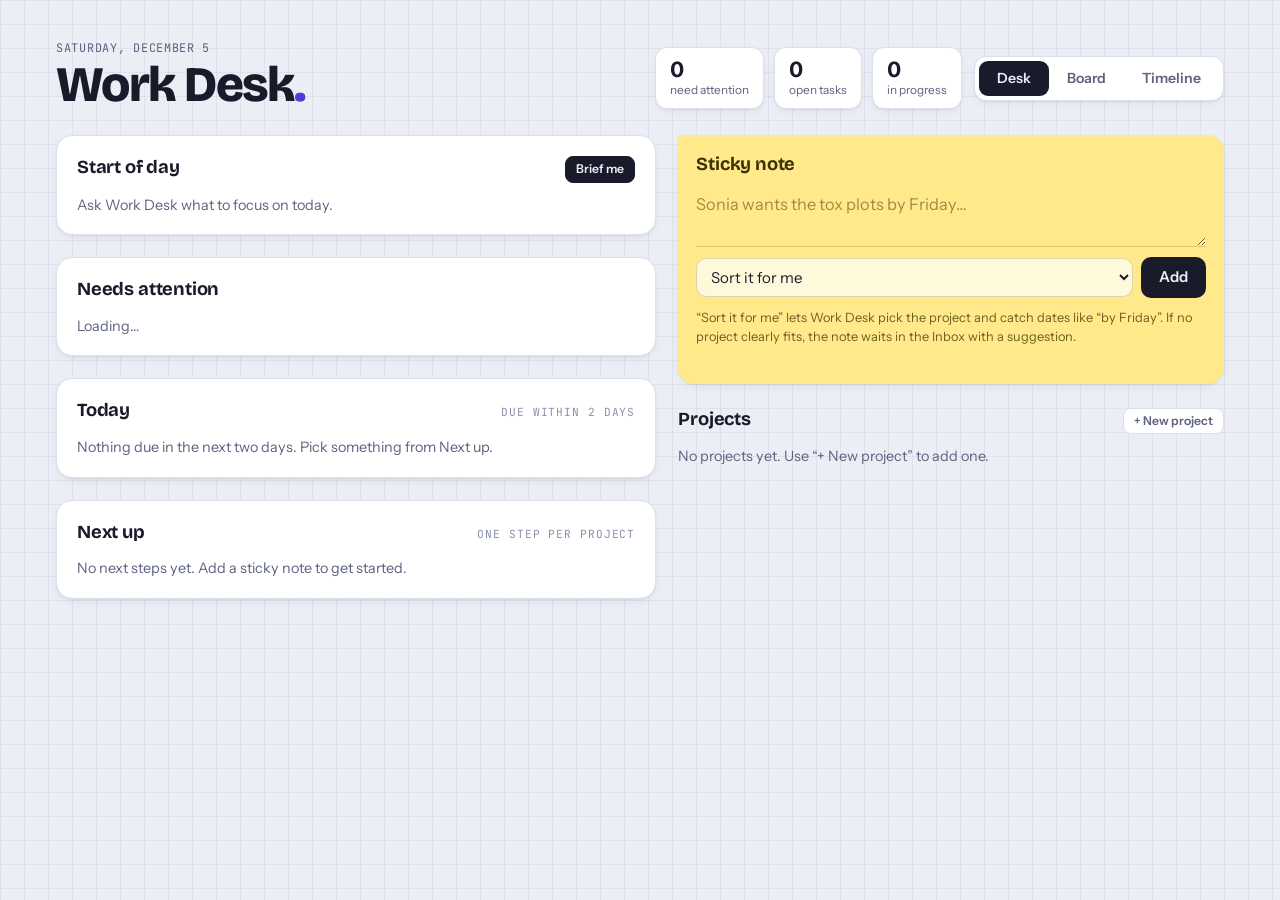
==== ui/index.html @ f94f8734 "Any API key, fit check with optional Jev, project work folders - Paste any key: Work Desk works out " ====
<!doctype html>
<html lang="en">
<head>
<meta charset="utf-8">
<meta name="viewport" content="width=device-width,initial-scale=1">
<style>:root{color-scheme:light}body{margin:0}img{max-width:100%}[hidden]{display:none!important}</style>
<title>Work Desk</title>
<link rel="preconnect" href="https://fonts.googleapis.com">
<link rel="preconnect" href="https://fonts.gstatic.com" crossorigin>
<link rel="stylesheet" href="https://fonts.googleapis.com/css2?family=Bricolage+Grotesque:opsz,wght@12..96,500;12..96,700;12..96,800&family=Instrument+Sans:wght@400;500;600&family=JetBrains+Mono:wght@400;500&display=swap">
<style>
/* Layout: lab-bench desk on graph paper — header with countdown stats, then either a focused single column (Desk) or four tinted lanes (Board). Projects carry their own hue everywhere. */
:root{
  --bg:#eceef5; --grid:rgba(60,70,120,.07); --surface:#ffffff; --raised:#ffffff;
  --fg:#191b2b; --muted:#5d6280; --faint:#8b90ab; --line:#dcdfec;
  --accent:#4b3fd6; --accent-fg:#ffffff; --accent-soft:#e9e7ff;
  --note:#ffe98a; --note-fg:#3d3300; --note-line:rgba(61,51,0,.18);
  --late:#c92e1a; --late-soft:#ffe3dd; --soon:#9a5b00; --soon-soft:#ffefcf;
  --shadow:0 1px 2px rgba(25,27,43,.06),0 4px 14px -6px rgba(25,27,43,.12);
  --shadow-lift:0 2px 4px rgba(25,27,43,.08),0 12px 28px -10px rgba(25,27,43,.25);
  /* lightness knobs so per-project / per-lane hues work in both themes */
  --tag-bg-l:91%; --tag-fg-l:32%; --tag-s:70%;
  --lane-l:93%; --lane-s:75%; --lane-head-l:34%;
  --display:"Bricolage Grotesque",ui-sans-serif,system-ui,sans-serif;
  --sans:"Instrument Sans",ui-sans-serif,system-ui,-apple-system,"Segoe UI",sans-serif;
  --mono:"JetBrains Mono",ui-monospace,"SFMono-Regular",Menlo,monospace;
}
@media (prefers-color-scheme:dark){:root:not([data-theme="light"]){
  --bg:#13141c; --grid:rgba(160,170,255,.05); --surface:#1c1e2a; --raised:#232534;
  --fg:#eceefa; --muted:#a2a7c4; --faint:#6f7493; --line:#2e3144;
  --accent:#9d94ff; --accent-fg:#13141c; --accent-soft:#2a2750;
  --note:#4a3f10; --note-fg:#fbeaa0; --note-line:rgba(251,234,160,.2);
  --late:#ff8d78; --late-soft:#3d1d18; --soon:#f3bd5c; --soon-soft:#3b2c12;
  --shadow:0 1px 2px rgba(0,0,0,.3),0 4px 14px -6px rgba(0,0,0,.5);
  --shadow-lift:0 2px 4px rgba(0,0,0,.35),0 14px 30px -10px rgba(0,0,0,.7);
  --tag-bg-l:24%; --tag-fg-l:80%; --tag-s:45%;
  --lane-l:15%; --lane-s:30%; --lane-head-l:78%;
  color-scheme:dark}}
:root[data-theme="dark"]{
  --bg:#13141c; --grid:rgba(160,170,255,.05); --surface:#1c1e2a; --raised:#232534;
  --fg:#eceefa; --muted:#a2a7c4; --faint:#6f7493; --line:#2e3144;
  --accent:#9d94ff; --accent-fg:#13141c; --accent-soft:#2a2750;
  --note:#4a3f10; --note-fg:#fbeaa0; --note-line:rgba(251,234,160,.2);
  --late:#ff8d78; --late-soft:#3d1d18; --soon:#f3bd5c; --soon-soft:#3b2c12;
  --shadow:0 1px 2px rgba(0,0,0,.3),0 4px 14px -6px rgba(0,0,0,.5);
  --shadow-lift:0 2px 4px rgba(0,0,0,.35),0 14px 30px -10px rgba(0,0,0,.7);
  --tag-bg-l:24%; --tag-fg-l:80%; --tag-s:45%;
  --lane-l:15%; --lane-s:30%; --lane-head-l:78%;
  color-scheme:dark}

*{box-sizing:border-box}
body{
  background-color:var(--bg);color:var(--fg);font-family:var(--sans);font-size:15px;line-height:1.5;
  background-image:linear-gradient(var(--grid) 1px,transparent 1px),linear-gradient(90deg,var(--grid) 1px,transparent 1px);
  background-size:24px 24px;
  -webkit-font-smoothing:antialiased;
}
button,select,textarea,input{font:inherit;color:inherit}
button{cursor:pointer}
:focus-visible{outline:2px solid var(--accent);outline-offset:2px;border-radius:6px}

.wrap{max-width:1240px;margin:0 auto;padding-inline:clamp(16px,4vw,36px);padding-block:clamp(22px,4vw,40px) 72px;display:flex;flex-direction:column;gap:26px}

/* ---------- Header ---------- */
.top{display:flex;justify-content:space-between;align-items:flex-end;gap:18px 24px;flex-wrap:wrap}
.brand{display:flex;flex-direction:column;gap:2px;min-width:0}
.eyebrow{font-family:var(--mono);font-size:.74rem;letter-spacing:.06em;color:var(--muted);text-transform:uppercase}
h1{font-family:var(--display);font-weight:800;font-size:clamp(2.1rem,5vw,3.1rem);line-height:1;letter-spacing:-.035em;margin:0;text-wrap:balance}
h1 .dot{color:var(--accent)}
.top-right{display:flex;align-items:center;gap:12px;flex-wrap:wrap}

.toggle{display:inline-flex;background:var(--surface);border:1px solid var(--line);border-radius:12px;padding:4px;box-shadow:var(--shadow)}
.toggle button{border:0;background:transparent;color:var(--muted);font-weight:600;font-size:.88rem;padding:7px 18px;border-radius:9px;transition:background .15s,color .15s}
.toggle button[aria-pressed="true"]{background:var(--fg);color:var(--bg)}

.stats{display:flex;gap:10px;flex-wrap:wrap}
.stat{background:var(--surface);border:1px solid var(--line);border-radius:12px;padding:9px 14px;display:flex;flex-direction:column;min-width:0;box-shadow:var(--shadow)}
.stat b{font-family:var(--display);font-weight:700;font-size:1.45rem;line-height:1.05;letter-spacing:-.02em;font-variant-numeric:tabular-nums}
.stat span{font-size:.74rem;color:var(--muted);white-space:nowrap}
.stat.deadline b{color:var(--accent)}
.stat.deadline.urgent b{color:var(--late)}

/* ---------- Shared bits ---------- */
.sec-h{font-family:var(--display);font-weight:700;font-size:1.15rem;letter-spacing:-.01em;margin:0}
.label{font-family:var(--mono);font-size:.7rem;text-transform:uppercase;letter-spacing:.08em;color:var(--faint);margin:0}
.empty{color:var(--muted);font-size:.9rem;margin:0}
.chip{font-family:var(--mono);font-size:.7rem;font-weight:500;padding:2px 8px;border-radius:999px;white-space:nowrap;background:var(--accent-soft);color:var(--accent)}
.chip.late{background:var(--late-soft);color:var(--late)}
.chip.soon{background:var(--soon-soft);color:var(--soon)}
.chip.next{background:transparent;border:1px dashed var(--line);color:var(--muted)}
.tag{display:inline-flex;align-items:center;gap:6px;font-size:.74rem;font-weight:600;padding:2px 9px 2px 7px;border-radius:999px;
  background:hsl(var(--h,240) var(--tag-s) var(--tag-bg-l));color:hsl(var(--h,240) var(--tag-s) var(--tag-fg-l));white-space:nowrap;max-width:100%;overflow:hidden;text-overflow:ellipsis}
.tag::before{content:"";width:7px;height:7px;border-radius:50%;background:currentColor;flex:none}
.tag.inbox{--tag-s:0%}

/* ---------- Desk view ---------- */
.desk{display:grid;grid-template-columns:minmax(0,1.1fr) minmax(0,1fr);gap:22px;align-items:start}
.desk-main,.desk-side{display:flex;flex-direction:column;gap:22px;min-width:0}
.panel{background:var(--surface);border:1px solid var(--line);border-radius:16px;padding:18px 20px;box-shadow:var(--shadow);display:flex;flex-direction:column;gap:12px;min-width:0}
.panel-head{display:flex;justify-content:space-between;align-items:baseline;gap:10px;flex-wrap:wrap}
.list{list-style:none;margin:0;padding:0;display:flex;flex-direction:column}
.row{display:grid;grid-template-columns:20px minmax(0,1fr) auto;gap:12px;align-items:start;padding:10px 0;border-top:1px solid var(--line)}
.list .row:first-child{border-top:0;padding-top:2px}
.row input[type=checkbox]{appearance:none;width:18px;height:18px;margin:2px 0 0;border:1.5px solid var(--faint);border-radius:6px;cursor:pointer;display:grid;place-items:center;transition:background .15s,border-color .15s}
.row input[type=checkbox]:hover{border-color:var(--accent)}
.row input[type=checkbox]:checked{background:var(--accent);border-color:var(--accent)}
.row input[type=checkbox]:checked::after{content:"";width:5px;height:9px;border:solid var(--accent-fg);border-width:0 2px 2px 0;transform:translateY(-1px) rotate(45deg)}
.txt{min-width:0;overflow-wrap:anywhere;display:flex;flex-direction:column;gap:5px;align-items:flex-start;cursor:pointer}
.row-end{display:flex;gap:6px;align-items:center}

.note{background:var(--note);color:var(--note-fg);border-radius:4px 16px 16px 16px;padding:16px 18px 14px;display:flex;flex-direction:column;gap:10px;box-shadow:var(--shadow);position:relative}
.note .sec-h{color:var(--note-fg)}
.note form{display:flex;flex-direction:column;gap:10px}
.note textarea{width:100%;min-width:0;padding:4px 0 6px;border:0;border-bottom:1.5px solid var(--note-line);background:transparent;color:var(--note-fg);resize:vertical;min-height:58px;font-size:1.02rem;line-height:1.45}
.note textarea::placeholder{color:var(--note-fg);opacity:.5}
.note textarea:focus{outline:none;border-bottom-color:var(--note-fg)}
.note-row{display:flex;gap:8px;flex-wrap:wrap;align-items:center}
.note select{flex:1 1 160px;min-width:0;padding:8px 10px;border-radius:10px;border:1px solid var(--note-line);background:color-mix(in srgb,var(--surface) 70%,transparent);color:var(--fg)}
.btn{border:0;border-radius:10px;padding:9px 18px;font-weight:600;background:var(--fg);color:var(--bg);transition:transform .12s}
.btn:active{transform:translateY(1px)}
.note .hint{font-size:.8rem;margin:0;opacity:.75}
.status{font-size:.8rem;min-height:1.1em;margin:0;font-weight:600}

.projects{display:flex;flex-direction:column;gap:14px}
.proj{background:var(--surface);border:1px solid var(--line);border-radius:16px;padding:16px 20px;box-shadow:var(--shadow);min-width:0}
.proj-head{display:flex;justify-content:space-between;gap:10px;align-items:center;flex-wrap:wrap;margin-bottom:6px}
.proj-name{display:flex;align-items:center;gap:10px;min-width:0}
.swatch{width:12px;height:12px;border-radius:4px;flex:none;background:hsl(var(--h,240) 70% 55%)}
.proj h3{margin:0;font-family:var(--display);font-weight:700;font-size:1.08rem;letter-spacing:-.01em;overflow-wrap:anywhere}
.meta{display:flex;gap:6px;flex-wrap:wrap;align-items:center}
.pill{font-family:var(--mono);font-size:.66rem;text-transform:uppercase;letter-spacing:.06em;color:var(--muted);border:1px solid var(--line);border-radius:6px;padding:1px 6px}
.pill.major{color:var(--accent);border-color:color-mix(in srgb,var(--accent) 45%,transparent)}
.goal{color:var(--muted);font-size:.88rem;margin:0 0 6px;max-width:65ch}
.mini-bar{display:flex;height:6px;border-radius:99px;overflow:hidden;background:var(--line);margin:6px 0 4px}
.mini-bar i{display:block;height:100%}
.mini-legend{font-family:var(--mono);font-size:.68rem;color:var(--faint);margin:0 0 6px}
.proj.quiet{opacity:.72}
.proj.inbox{border-style:dashed;background:transparent;box-shadow:none}
details.done{margin-top:8px;font-size:.84rem;color:var(--muted)}
details.done summary{cursor:pointer;font-family:var(--mono);font-size:.72rem}
details.done ul{margin:6px 0 0;padding-left:18px}
details.done li{text-decoration:line-through;opacity:.8}

/* ---------- Board view ---------- */
.board-bar{display:flex;gap:10px;align-items:center;flex-wrap:wrap}
.filters{display:flex;gap:6px;flex-wrap:wrap;min-width:0}
.fchip{border:1px solid var(--line);background:var(--surface);border-radius:999px;padding:5px 12px 5px 10px;font-size:.82rem;font-weight:600;color:var(--muted);display:inline-flex;align-items:center;gap:7px;transition:background .15s,color .15s,border-color .15s}
.fchip .sw{width:8px;height:8px;border-radius:50%;background:hsl(var(--h,240) 70% 55%)}
.fchip.all .sw{background:conic-gradient(hsl(262 70% 60%),hsl(168 70% 45%),hsl(24 85% 55%),hsl(205 75% 55%),hsl(262 70% 60%))}
.fchip .n{font-family:var(--mono);font-size:.7rem;color:var(--faint);font-weight:500}
.fchip[aria-pressed="true"]{background:var(--fg);color:var(--bg);border-color:var(--fg)}
.fchip[aria-pressed="true"] .n{color:var(--bg);opacity:.7}

.board{display:grid;grid-template-columns:repeat(4,minmax(0,1fr));gap:16px;align-items:start}
.lane{--lh:240;background:hsl(var(--lh) var(--lane-s) var(--lane-l));border-radius:18px;padding:12px;display:flex;flex-direction:column;gap:10px;min-height:160px;min-width:0;transition:box-shadow .15s}
.lane[data-stage="todo"]{--lh:44}
.lane[data-stage="doing"]{--lh:158}
.lane[data-stage="review"]{--lh:258}
.lane[data-stage="done"]{--lh:220;--lane-s:12%}
.lane.drop{box-shadow:inset 0 0 0 2px hsl(var(--lh) 70% 50%)}
.lane-head{display:flex;justify-content:space-between;align-items:center;gap:8px;padding:2px 4px 4px}
.lane-head h3{margin:0;font-family:var(--display);font-weight:700;font-size:1rem;letter-spacing:-.01em;color:hsl(var(--lh) 60% var(--lane-head-l))}
.lane-head .n{font-family:var(--mono);font-size:.74rem;font-weight:500;color:hsl(var(--lh) 50% var(--lane-head-l));opacity:.8}
.lane-body{display:flex;flex-direction:column;gap:9px;min-height:30px}
.lane-empty{font-size:.82rem;color:hsl(var(--lh) 30% var(--lane-head-l));opacity:.6;padding:10px 6px;text-align:center;border:1.5px dashed hsl(var(--lh) 40% var(--lane-head-l) / .25);border-radius:12px;margin:0}

.card{background:var(--raised);border-radius:12px;padding:11px 12px 10px;box-shadow:var(--shadow);display:flex;flex-direction:column;gap:9px;cursor:grab;min-width:0;transition:transform .15s,box-shadow .15s,opacity .15s}
.card:hover{box-shadow:var(--shadow-lift)}
.card.dragging{opacity:.4;transform:rotate(1.5deg)}
.card-txt{font-size:.9rem;line-height:1.42;overflow-wrap:anywhere}
.card.done .card-txt{text-decoration:line-through;color:var(--muted)}
.card-foot{display:flex;align-items:center;gap:6px;flex-wrap:wrap;min-width:0}
.card-nav{margin-left:auto;display:flex;gap:3px}
.card-nav button{border:0;background:transparent;color:var(--faint);border-radius:7px;width:26px;height:26px;padding:0;font-size:1rem;line-height:1;display:grid;place-items:center;transition:background .12s,color .12s}
.card-nav button:hover:not(:disabled){background:var(--accent-soft);color:var(--accent)}
.card-nav button:disabled{opacity:.25;cursor:default}
@media (hover:hover){
  .card .card-nav{opacity:0;transition:opacity .15s}
  .card:hover .card-nav,.card:focus-within .card-nav{opacity:1}
}
.board-hint{font-size:.8rem;color:var(--faint);margin:0}
.board-note{flex-direction:row;flex-wrap:wrap;align-items:center;gap:10px 12px;padding:12px 16px}
.board-note textarea{flex:1 1 280px;width:auto;min-height:40px;padding:8px 0 6px}
.board-note select{flex:0 1 230px}
.board-note .status{flex-basis:100%;min-height:0}
.board-note .status:empty{display:none}
.lane-add{border:0;background:transparent;text-align:left;padding:8px 10px;border-radius:10px;font-weight:600;font-size:.86rem;color:hsl(var(--lh) 55% var(--lane-head-l));opacity:.85;transition:background .12s,opacity .12s}
.lane-add:hover{background:hsl(var(--lh) 50% var(--lane-head-l) / .1);opacity:1}
.compose{background:var(--raised);border-radius:12px;padding:10px 12px;box-shadow:var(--shadow-lift);display:flex;flex-direction:column;gap:8px}
.compose textarea{width:100%;border:0;background:transparent;resize:vertical;min-height:54px;font-size:.9rem;line-height:1.42;padding:0}
.compose textarea:focus{outline:none}
.compose select{width:100%;min-width:0;padding:6px 8px;border-radius:8px;border:1px solid var(--line);background:var(--surface);font-size:.82rem}
.compose-row{display:flex;gap:6px;align-items:center}
.compose .btn{padding:6px 14px;font-size:.84rem}
.ghost{border:0;background:transparent;color:var(--muted);padding:6px 10px;border-radius:8px;font-size:.84rem}
.ghost:hover{background:var(--accent-soft);color:var(--accent)}

/* ---------- Alerts ---------- */
.alerts .alert{display:grid;grid-template-columns:10px minmax(0,1fr);gap:12px;padding:11px 0;border-top:1px solid var(--line)}
.alerts .alert:first-child{border-top:0;padding-top:2px}
.sev{width:10px;height:10px;border-radius:50%;margin-top:7px;background:var(--faint)}
.sev.late{background:var(--late);box-shadow:0 0 0 4px var(--late-soft)}
.sev.soon{background:var(--soon);box-shadow:0 0 0 4px var(--soon-soft)}
.alert-body,.ed-txt{display:flex;flex-direction:column;gap:4px;min-width:0;align-items:flex-start}
.alert-title{font-weight:600;overflow-wrap:anywhere;line-height:1.35}
.alert-detail{font-size:.84rem;color:var(--muted)}
.alert-actions{display:flex;gap:6px;flex-wrap:wrap;align-items:center;margin-top:3px}
.mini{border:1px solid var(--line);background:var(--surface);border-radius:8px;padding:3px 10px;font-size:.76rem;font-weight:600;color:var(--muted);white-space:nowrap}
.mini:hover:not(:disabled){border-color:var(--accent);color:var(--accent)}
.mini.primary{background:var(--fg);color:var(--bg);border-color:var(--fg)}
.mini.primary:hover{color:var(--bg);opacity:.9}
.alertstat{text-align:left;cursor:pointer;font:inherit;color:inherit}
.alertstat.hot{border-color:color-mix(in srgb,var(--late) 40%,var(--line))}
.alertstat.hot b{color:var(--late)}

/* ---------- Timeline ---------- */
.tl-editor:empty{display:none}
.ed-grid{display:flex;flex-wrap:wrap;gap:12px 16px;align-items:flex-end}
.ed-txt{flex:1 1 240px}
.field{display:flex;flex-direction:column;gap:4px}
.field label{font-family:var(--mono);font-size:.68rem;text-transform:uppercase;letter-spacing:.08em;color:var(--faint)}
.field input,.field select{padding:7px 10px;border-radius:9px;border:1px solid var(--line);background:var(--surface);color:var(--fg)}
.warn{color:var(--late);font-size:.82rem;font-weight:600;margin:0}
.tl-wrap{overflow-x:auto;background:var(--surface);border:1px solid var(--line);border-radius:16px;box-shadow:var(--shadow)}
.tl{--lw:270px;--dw:26px;position:relative;width:max-content;min-width:100%}
.tl-row{display:grid;grid-template-columns:var(--lw) var(--tw,600px);min-height:38px}
.tl-label{position:sticky;left:0;z-index:3;background:var(--surface);border-right:1px solid var(--line);border-top:1px solid var(--line);padding:7px 12px;display:flex;align-items:center;gap:8px;min-width:0;cursor:pointer}
.tl-label .t{overflow:hidden;text-overflow:ellipsis;white-space:nowrap;font-size:.85rem;min-width:0;flex:1}
.tl-label:hover .t{color:var(--accent)}
.tl-track{position:relative;border-top:1px solid var(--line);
  background-image:linear-gradient(90deg,color-mix(in srgb,var(--fg) 4%,transparent) 0 calc(var(--dw)*2),transparent calc(var(--dw)*2)),linear-gradient(90deg,color-mix(in srgb,var(--line) 55%,transparent) 0 1px,transparent 1px);
  background-size:calc(var(--dw)*7) 100%,var(--dw) 100%;background-position:var(--wkoff,0) 0,0 0}
.tl-head .tl-label{cursor:default;border-top:0;align-items:flex-end}
.tl-head .tl-track{border-top:0;height:46px}
.mons{position:relative;height:20px}
.mon{position:absolute;top:3px;padding-left:4px;font-family:var(--display);font-weight:700;font-size:.8rem;border-left:1px solid var(--line)}
.days{display:flex}
.day{width:var(--dw);flex:none;text-align:center;font-family:var(--mono);font-size:.64rem;color:var(--muted);padding:4px 0;font-variant-numeric:tabular-nums}
.day.wk{color:var(--faint)}
.day.today{color:var(--accent-fg);background:var(--accent);border-radius:6px;font-weight:600}
.tl-ghead .tl-label{background:color-mix(in srgb,hsl(var(--h) 70% 55%) 9%,var(--surface));cursor:default}
.tl-ghead .tl-track{background-color:color-mix(in srgb,hsl(var(--h) 70% 55%) 5%,transparent)}
.gname{font-family:var(--display);font-weight:700;font-size:.95rem!important}
.tl-group{position:relative}
.st-dot{width:9px;height:9px;border-radius:50%;flex:none;background:hsl(var(--h) 68% 56%)}
.st-dot.todo{background:transparent;border:1.5px solid hsl(var(--h) 60% 56%)}
.st-dot.review{background:repeating-linear-gradient(135deg,hsl(var(--h) 68% 56%) 0 2px,transparent 2px 4px);border:1.5px solid hsl(var(--h) 60% 56%)}
.st-dot.done{background:var(--faint)}
.tl-row.done .t{text-decoration:line-through;color:var(--muted)}
.tl-row.sel .tl-label{background:var(--accent-soft)}
.bar{position:absolute;top:9px;height:20px;border:0;padding:0;border-radius:6px;background:hsl(var(--h) 68% 56%);cursor:pointer;transition:filter .12s}
.bar:hover{filter:brightness(1.08)}
.bar.todo{background:hsl(var(--h) 68% 56% / .42)}
.bar.review{background:repeating-linear-gradient(135deg,hsl(var(--h) 68% 56%) 0 6px,hsl(var(--h) 68% 56% / .55) 6px 12px)}
.bar.done{background:color-mix(in srgb,var(--faint) 40%,transparent)}
.bar.warn{box-shadow:0 0 0 2px var(--late)}
.bar.sel{outline:2px solid var(--fg);outline-offset:2px}
.due-lbl{position:absolute;top:11px;font-family:var(--mono);font-size:.66rem;color:var(--muted);white-space:nowrap;pointer-events:none}
.nodate{position:absolute;top:8px;height:22px;border:1.5px dashed var(--faint);background:var(--surface);border-radius:6px;font-size:.7rem;font-weight:600;color:var(--muted);padding:0 8px;white-space:nowrap}
.nodate:hover{border-color:var(--accent);color:var(--accent)}
.span{position:absolute;top:16px;height:6px;border-radius:3px;background:hsl(var(--h) 60% 55% / .35)}
.tl-today{position:absolute;top:46px;bottom:0;width:2px;margin-left:-1px;background:var(--accent);z-index:2;pointer-events:none;opacity:.7}
.tl-dl{position:absolute;top:0;bottom:0;border-left:2px dashed var(--late);z-index:2;pointer-events:none}
.tl-dl span{position:absolute;top:9px;left:5px;font-family:var(--mono);font-size:.66rem;font-weight:500;color:var(--late);background:var(--late-soft);padding:1px 6px;border-radius:5px;white-space:nowrap}
@media (max-width:620px){.tl{--lw:150px}}

/* ---------- Local app additions ---------- */
.foot{order:99;font-size:.78rem;color:var(--faint);overflow-wrap:anywhere}
.foot code{font-family:var(--mono);font-size:.74rem;color:var(--muted)}
.setup{border-color:color-mix(in srgb,var(--accent) 45%,var(--line))}
.setup input{flex:1 1 220px;min-width:0;padding:8px 11px;border-radius:10px;border:1px solid var(--line);background:var(--surface);color:var(--fg);font-family:var(--mono);font-size:.85rem}
#brief-out{display:flex;flex-direction:column;gap:8px}
.brief-head{font-family:var(--display);font-weight:700;font-size:1.05rem;line-height:1.3;margin:0;text-wrap:balance}
.brief-list{margin:0;padding-left:20px;display:flex;flex-direction:column;gap:6px;font-size:.92rem}
.brief-list .alert-detail{display:block}
.brief-start{background:var(--accent-soft);padding:10px 12px;border-radius:10px;margin:2px 0 0;font-size:.92rem}
.brief-meta{font-family:var(--mono);font-size:.68rem;color:var(--faint);margin:0}
.proj-form{display:flex;flex-direction:column;gap:12px}
.pf-row{display:flex;flex-wrap:wrap;gap:12px}
.field textarea{padding:7px 10px;border-radius:9px;border:1px solid var(--line);background:var(--surface);color:var(--fg);resize:vertical;font:inherit}
.proj-form .field input:not([type=date]){width:100%}

/* ---------- Project pages, task details, linked files (local app) ---------- */
.plink{color:inherit;text-decoration:none}
.plink:hover{text-decoration:underline;text-underline-offset:3px;text-decoration-thickness:1.5px}
.plink::after{content:" →";opacity:0;transition:opacity .15s}
.plink:hover::after{opacity:.6}
.mini svg,.fileref svg,.chip svg,.row-open svg,.icon-btn svg,.ficon svg,.fname svg{width:13px;height:13px;flex:none}
.mini svg{vertical-align:-2px;margin-right:4px}
.mini.pp-open{display:inline-flex;align-items:center;gap:2px;text-decoration:none;align-self:center}
.mini.pp-open svg{margin:0}
.linkish{border:0;background:none;padding:0;color:var(--accent);font-weight:600;text-decoration:underline;text-underline-offset:2px;font-size:inherit}
.icon-btn{border:0;background:transparent;color:var(--faint);width:26px;height:26px;border-radius:7px;display:grid;place-items:center;padding:0;flex:none}
.icon-btn:hover{background:var(--late-soft);color:var(--late)}
.icon-btn.close:hover{background:var(--accent-soft);color:var(--accent)}
.ghost.danger{color:var(--late)}
.ghost.danger:hover{background:var(--late-soft);color:var(--late)}
.mini.danger{background:var(--late);border-color:var(--late);color:#fff}

/* cards and rows */
.card-txt[data-open]{cursor:pointer}
.card-txt[data-open]:hover{color:var(--accent)}
.fchips{display:flex;flex-wrap:wrap;gap:4px;margin-top:-3px;min-width:0}
.fileref{display:inline-flex;align-items:center;gap:5px;max-width:100%;min-width:0;border:1px solid var(--line);background:var(--surface);color:var(--muted);border-radius:7px;padding:2px 7px;font-size:.72rem;font-weight:600;line-height:1.3}
.fileref span{overflow:hidden;text-overflow:ellipsis;white-space:nowrap;min-width:0}
.fileref:hover{border-color:var(--accent);color:var(--accent)}
.chip.fcount{display:inline-flex;align-items:center;gap:3px;background:transparent;border:1px solid var(--line);color:var(--muted)}
.row-open{border:0;background:transparent;color:var(--faint);width:24px;height:24px;border-radius:7px;display:grid;place-items:center;padding:0}
.row-open:hover{background:var(--accent-soft);color:var(--accent)}
.drop-target{outline:2px dashed var(--accent)!important;outline-offset:3px;border-radius:12px}
.drop-hint{position:fixed;z-index:1000;pointer-events:none;background:var(--fg);color:var(--bg);font-size:.78rem;font-weight:600;padding:4px 10px;border-radius:8px;box-shadow:var(--shadow-lift);max-width:320px;white-space:nowrap;overflow:hidden;text-overflow:ellipsis}
.toast{position:fixed;left:50%;bottom:22px;z-index:1001;transform:translate(-50%,12px);opacity:0;pointer-events:none;background:var(--fg);color:var(--bg);font-size:.86rem;font-weight:600;padding:10px 16px;border-radius:12px;box-shadow:var(--shadow-lift);max-width:min(560px,calc(100vw - 32px));transition:opacity .2s,transform .2s}
.toast.show{opacity:1;transform:translate(-50%,0)}
.toast.warn{background:var(--late);color:#fff}

/* linked file lists */
.files{list-style:none;margin:0;padding:0;display:flex;flex-direction:column}
.file{display:grid;grid-template-columns:16px minmax(0,1fr) auto;gap:10px;align-items:start;padding:8px 0;border-top:1px solid var(--line)}
.file:first-child{border-top:0}
.ficon{color:var(--muted);padding-top:2px;display:flex}
.fmain{display:flex;flex-direction:column;align-items:flex-start;gap:2px;min-width:0}
.fname{border:0;background:none;padding:0;text-align:left;font:inherit;font-weight:600;font-size:.88rem;color:var(--fg);overflow-wrap:anywhere;display:inline-flex;align-items:center;gap:6px}
.fname:hover{color:var(--accent);text-decoration:underline;text-underline-offset:2px}
.fpath{font-family:var(--mono);font-size:.68rem;color:var(--faint);max-width:100%;white-space:nowrap;overflow:hidden;text-overflow:ellipsis}
.ftask{border:0;background:none;padding:0;text-align:left;font:inherit;font-size:.78rem;color:var(--muted);overflow-wrap:anywhere}
.ftask:hover{color:var(--accent)}
.file.missing .fname{color:var(--muted);text-decoration:line-through}
.factions{display:flex;gap:2px;align-items:center}
.flink-row{display:flex;flex-wrap:wrap;gap:6px;align-items:center}
.flink{display:flex;gap:6px;flex:1 1 210px;min-width:0}
.flink input{flex:1;min-width:0;padding:4px 9px;border-radius:8px;border:1px solid var(--line);background:var(--surface);color:var(--fg);font-family:var(--mono);font-size:.76rem}
.fhint{margin:0;font-size:.76rem;color:var(--faint)}

/* project page */
.pp{display:flex;flex-direction:column;gap:18px;min-width:0}
.pp-nav{display:flex;align-items:center;gap:14px;min-width:0}
.pp-back{white-space:nowrap;font-weight:600;font-size:.88rem;color:var(--muted);text-decoration:none;padding:5px 2px}
.pp-back:hover{color:var(--accent)}
.pp-switch{flex-wrap:nowrap;overflow-x:auto;scrollbar-width:none;padding:2px;min-width:0}
.pp-switch::-webkit-scrollbar{display:none}
a.fchip{text-decoration:none;white-space:nowrap}
a.fchip[aria-current="page"]{background:var(--fg);color:var(--bg);border-color:var(--fg)}
a.fchip[aria-current="page"] .n{color:var(--bg);opacity:.7}
.pp-head{gap:10px;border-top:4px solid hsl(var(--h) 70% 55%)}
.pp-title{display:flex;align-items:center;gap:12px;flex-wrap:wrap}
.pp-title .swatch{width:14px;height:14px}
.pp-title h2{margin:0;font-family:var(--display);font-weight:800;font-size:clamp(1.5rem,3vw,2.05rem);line-height:1.08;letter-spacing:-.025em;flex:1 1 300px;min-width:0;overflow-wrap:anywhere;text-wrap:balance}
.pp-goal{margin:0;color:var(--muted);max-width:75ch}
.pp-stats{display:flex;gap:8px 24px;flex-wrap:wrap}
.pp-stat{display:flex;flex-direction:column}
.pp-stat b{font-family:var(--display);font-weight:700;font-size:1.3rem;line-height:1.1;font-variant-numeric:tabular-nums}
.pp-stat span{font-size:.72rem;color:var(--muted)}
.pp-stat.late b{color:var(--late)}
.pp-grid{display:grid;grid-template-columns:minmax(0,1.7fr) minmax(0,1fr);gap:18px;align-items:start}
.pp-main,.pp-side{display:flex;flex-direction:column;gap:18px;min-width:0}
.pp-text{display:flex;flex-direction:column;gap:9px;font-size:.93rem;max-width:76ch}
.pp-text p{margin:0}
.pp-text ul{margin:0;padding-left:20px;display:flex;flex-direction:column;gap:3px}
.pp-text a{color:var(--accent);overflow-wrap:anywhere}
.pp-add{display:flex;gap:8px;flex-wrap:wrap}
.pp-add input{flex:1 1 240px;min-width:0;padding:8px 11px;border-radius:10px;border:1px solid var(--line);background:var(--surface);color:var(--fg)}
.pp-add select{padding:8px 10px;border-radius:10px;border:1px solid var(--line);background:var(--surface)}
.pp-lanes{display:grid;grid-template-columns:repeat(4,minmax(0,1fr));gap:10px;align-items:start}
.pp-lane{min-height:110px;padding:10px;border-radius:14px}
.pp-lane .card{padding:10px 11px 9px}
.pp-notes{width:100%;min-height:150px;padding:10px 12px;border-radius:12px;border:1px solid var(--line);background:color-mix(in srgb,var(--note) 22%,var(--surface));color:var(--fg);resize:vertical;font:inherit;font-size:.92rem;line-height:1.5}
.pp-notes:focus{outline:none;border-color:var(--accent)}
.pp-dl{display:grid;grid-template-columns:auto minmax(0,1fr);gap:9px 14px;margin:0;font-size:.88rem}
.pp-dl dt{font-family:var(--mono);font-size:.68rem;text-transform:uppercase;letter-spacing:.08em;color:var(--faint);padding-top:3px}
.pp-dl dd{margin:0;min-width:0;overflow-wrap:anywhere;display:flex;flex-direction:column;align-items:flex-start;gap:2px}
.pp-folder{display:flex;align-items:center;gap:6px;flex-wrap:wrap}
.pp-due{display:flex;justify-content:space-between;gap:10px;align-items:flex-start;padding:8px 0;border-top:1px solid var(--line)}
.pp-due:first-child{border-top:0;padding-top:2px}
.pp-due .ftask{font-size:.86rem;color:var(--fg)}
.pp-files .files+.flink-row,.pp-files .empty+.flink-row{margin-top:4px}
@media (max-width:900px){.pp-lanes{grid-template-columns:repeat(2,minmax(0,1fr))}}
@media (max-width:980px){.pp-grid{grid-template-columns:minmax(0,1fr)}}
@media (max-width:560px){.pp-lanes{grid-template-columns:minmax(0,1fr)}.pp-nav{flex-direction:column;align-items:flex-start;gap:6px}.pp-switch{max-width:100%}}

/* task details dialog */
.tdlg{width:min(700px,calc(100vw - 32px));max-height:calc(100vh - 48px);padding:0;border:1px solid var(--line);border-radius:18px;background:var(--surface);color:var(--fg);box-shadow:var(--shadow-lift);overflow:auto}
.tdlg::backdrop{background:rgba(19,20,28,.4)}
.td-body{padding:16px 20px 18px;display:flex;flex-direction:column;gap:14px}
.td-head{display:flex;justify-content:space-between;align-items:center;gap:10px}
.td-title{width:100%;border:0;border-bottom:1.5px solid transparent;background:transparent;color:var(--fg);font-family:var(--display);font-weight:700;font-size:1.22rem;line-height:1.3;letter-spacing:-.01em;resize:none;padding:2px 0 4px}
.td-title:focus{outline:none;border-bottom-color:var(--accent)}
.td-fields .field{flex:1 1 130px}
.td-fields .field select,.td-fields .field input{width:100%;height:38px}
.tdlg .field textarea{width:100%;min-height:84px}
.td-files{display:flex;flex-direction:column;gap:8px;border:1px solid var(--line);border-radius:14px;padding:12px 14px}
.td-files .sec-h{font-size:1rem}
.td-foot{display:flex;align-items:center;gap:8px;flex-wrap:wrap}
.td-foot a.mini{text-decoration:none}
.td-spacer{flex:1}
.pf-check{display:flex;gap:8px;align-items:center;font-size:.88rem;color:var(--muted)}
.pf-check code{font-family:var(--mono);font-size:.8rem}
.ai-state{list-style:none;margin:0;padding:0;display:flex;flex-direction:column;gap:4px;font-size:.88rem}
.ai-state b{display:inline-block;min-width:92px}
.ai-state .empty{display:inline;padding:0}
.triage{grid-column:2/-1;display:flex;flex-direction:column;gap:6px;margin-top:-4px}
.triage-why{margin:0;font-size:.82rem;color:var(--muted)}
.triage-by{font-family:var(--mono);font-size:.66rem;color:var(--faint);border:1px solid var(--line);border-radius:6px;padding:0 5px;margin-left:4px}
.triage-acts{display:flex;flex-wrap:wrap;gap:6px}


/* ---------- Responsive ---------- */
@media (max-width:1060px){.board{grid-template-columns:repeat(2,minmax(0,1fr))}}
@media (max-width:860px){.desk{grid-template-columns:minmax(0,1fr)}}
@media (max-width:620px){
  .board{grid-template-columns:minmax(0,1fr)}
  .card{cursor:default}
  .top{align-items:flex-start}
  .stat b{font-size:1.2rem}
}
@media (prefers-reduced-motion:no-preference){
  .card{animation:pop .25s ease both}
  @keyframes pop{from{transform:translateY(3px)}to{transform:none}}
}
@media (prefers-reduced-motion:reduce){*{transition:none!important;animation:none!important}}
</style>

</head>
<body>
<div class="wrap" id="wrap">
  <footer class="foot" id="foot"></footer>
  <header class="top">
    <div class="brand">
      <span class="eyebrow" id="today-date"></span>
      <h1>Work Desk<span class="dot">.</span></h1>
    </div>
    <div class="top-right">
      <div class="stats" id="stats" aria-live="polite"></div>
      <div class="toggle" role="group" aria-label="View">
        <button id="view-desk" aria-pressed="true">Desk</button>
        <button id="view-board" aria-pressed="false">Board</button>
        <button id="view-tl" aria-pressed="false">Timeline</button>
      </div>
    </div>
  </header>

  <!-- DESK VIEW -->
  <div id="desk-view" class="desk">
    <div class="desk-main">
      <section class="panel setup" id="ai-setup" hidden aria-labelledby="k-h">
        <div class="panel-head"><h2 class="sec-h" id="k-h">AI keys</h2><button class="mini" id="ai-close" type="button" hidden>Done</button></div>
        <p class="alert-detail" style="margin:0">Paste an API key from DeepSeek, OpenAI, Anthropic, Google Gemini or OpenRouter to have notes filed for you and to get a daily brief. Work Desk works out which service a key is for. Add a TypeSafe key as well and Jev will check whether each note really fits a project. Keys stay on this computer.</p>
        <ul class="ai-state" id="ai-state"></ul>
        <form id="key-form" class="note-row">
          <input type="password" id="ai-key" placeholder="Paste an API key" autocomplete="off" aria-label="API key">
          <button class="btn" type="submit">Save key</button>
        </form>
        <p class="status" id="key-status" role="status"></p>
      </section>
      <section class="panel" aria-labelledby="br-h">
        <div class="panel-head"><h2 class="sec-h" id="br-h">Start of day</h2><button class="mini primary" id="brief-btn" type="button">Brief me</button></div>
        <div id="brief-out"><p class="empty">Ask Work Desk what to focus on today.</p></div>
      </section>
      <section class="panel attention" id="attn-panel" aria-labelledby="a-h">
        <div class="panel-head"><h2 class="sec-h" id="a-h">Needs attention</h2><p class="label" id="attn-count"></p></div>
        <ul class="list alerts" id="attn-list"><li class="empty">Loading…</li></ul>
      </section>
      <section class="panel" aria-labelledby="t-h">
        <div class="panel-head"><h2 class="sec-h" id="t-h">Today</h2><p class="label">Due within 2 days</p></div>
        <ul class="list" id="due-list"><li class="empty">Loading…</li></ul>
      </section>
      <section class="panel" aria-labelledby="n-h">
        <div class="panel-head"><h2 class="sec-h" id="n-h">Next up</h2><p class="label">One step per project</p></div>
        <ul class="list" id="next-list"><li class="empty">Loading…</li></ul>
      </section>
    </div>
    <div class="desk-side">
      <section class="note" aria-labelledby="c-h">
        <h2 class="sec-h" id="c-h">Sticky note</h2>
        <form id="cap-form">
          <textarea id="cap-text" rows="2" placeholder="Sonia wants the tox plots by Friday…"></textarea>
          <div class="note-row">
            <select id="cap-proj" aria-label="Project"><option value="auto">Sort it for me</option><option value="inbox">Inbox</option></select>
            <button class="btn" type="submit" id="cap-btn">Add</button>
          </div>
        </form>
        <p class="hint">“Sort it for me” lets Work Desk pick the project and catch dates like “by Friday”. If no project clearly fits, the note waits in the Inbox with a suggestion.</p>
        <p class="status" id="cap-status" role="status"></p>
      </section>
      <section aria-labelledby="p-h" style="display:flex;flex-direction:column;gap:12px">
        <div class="panel-head"><h2 class="sec-h" id="p-h">Projects</h2><button class="mini" id="new-proj" type="button">+ New project</button></div>
        <div class="projects" id="projects"><p class="empty">Loading your projects…</p></div>
      </section>
    </div>
  </div>

  <!-- BOARD VIEW -->
  <div id="board-view" hidden style="display:flex;flex-direction:column;gap:16px">
    <form class="note board-note" id="bcap-form" aria-label="Add a sticky note to the board">
      <textarea id="bcap-text" rows="1" placeholder="Jot a task… it lands in To do"></textarea>
      <select id="bcap-proj" aria-label="Project"><option value="auto">Sort it for me</option><option value="inbox">Inbox</option></select>
      <button class="btn" type="submit" id="bcap-btn">Add</button>
      <p class="status" id="bcap-status" role="status"></p>
    </form>
    <div class="board-bar">
      <div class="filters" id="filters" role="group" aria-label="Filter by project"></div>
    </div>
    <div class="board" id="board"></div>
    <p class="board-hint">Drag cards between lanes, or hover a card and use ‹ ›. Dropping a card in Done checks it off.</p>
  </div>

  <!-- PROJECT PAGE -->
  <div id="proj-view" hidden></div>
  <dialog id="task-dlg" class="tdlg" aria-label="Task details"></dialog>
  <div class="toast" id="toast" role="status" aria-live="polite"></div>
  <div class="drop-hint" id="drop-hint" hidden></div>

  <!-- TIMELINE VIEW -->
  <div id="tl-view" hidden style="display:flex;flex-direction:column;gap:16px">
    <div class="board-bar">
      <div class="filters" id="tl-filters" role="group" aria-label="Filter by project"></div>
    </div>
    <div class="panel tl-editor" id="tl-editor" aria-live="polite"></div>
    <div class="tl-wrap"><div class="tl" id="tl"><p class="empty" style="padding:16px">Loading…</p></div></div>
    <p class="board-hint">Click a task to set its start and due dates. Solid bars are in progress, faded bars are to do, striped bars are in review, grey bars are done. A red outline means overdue or due after the project deadline.</p>
  </div>
</div>

<script>
(function(){
  const TODAY = new Date(); TODAY.setHours(0,0,0,0);
  document.getElementById('today-date').textContent = TODAY.toLocaleDateString(undefined,{weekday:'long',month:'long',day:'numeric'});
  let projects=[], items=[], db=null;
  let view='desk', filter='all';
  const STAGES=[{id:'todo',label:'To do'},{id:'doing',label:'In progress'},{id:'review',label:'Review'},{id:'done',label:'Done'}];
  const STAGE_IDS=STAGES.map(s=>s.id);
  const HUES=[262,168,24,205,330,95,48,190,290,12];
  const $=id=>document.getElementById(id);
  const esc=s=>String(s??'').replace(/[&<>"]/g,c=>({'&':'&amp;','<':'&lt;','>':'&gt;','"':'&quot;'}[c]));
  function days(iso){ if(!iso) return null; const d=new Date(iso+'T00:00:00'); return Math.round((d-TODAY)/864e5); }
  function dueChip(iso){
    const n=days(iso); if(n===null) return '';
    const label = n<0? `${-n}d late` : n===0? 'today' : n===1? 'tomorrow' : new Date(iso+'T00:00:00').toLocaleDateString(undefined,{month:'short',day:'numeric'});
    const cls = n<0?'late': n<=2?'soon':'';
    return `<span class="chip ${cls}">${label}</span>`;
  }
  const ordered=()=>projects.slice().sort((a,b)=>(a.order??99)-(b.order??99));
  const pName=id=> id==='inbox'?'Inbox':(projects.find(p=>p.id===id)?.name||id);
  function hue(id){ const i=ordered().findIndex(p=>p.id===id); return i<0?240:HUES[i%HUES.length]; }
  const tag=id=> id==='inbox'?`<span class="tag inbox">Inbox</span>`:`<span class="tag" style="--h:${hue(id)}">${esc(pName(id))}</span>`;
  const prioRank={now:0,soon:1,later:2};
  const sortOpen=(a,b)=>(b.next?1:0)-(a.next?1:0) || (prioRank[a.priority]??1)-(prioRank[b.priority]??1) || (a.due||'9999').localeCompare(b.due||'9999');
  const stageOf=it=> it.status==='done' ? 'done' : (STAGE_IDS.includes(it.stage)? it.stage : 'todo');

  // ---- dates, staleness ----
  // Days without any change before something counts as ignored.
  const STALE={project:7, todo:14, doing:5, review:3};
  const DAY=864e5, DW=26;
  const isoOf=d=>{const z=new Date(d);return `${z.getFullYear()}-${String(z.getMonth()+1).padStart(2,'0')}-${String(z.getDate()).padStart(2,'0')}`;};
  const TODAY_ISO=isoOf(TODAY);
  const addDays=(iso,n)=>{const d=new Date(iso+'T00:00:00');d.setDate(d.getDate()+n);return isoOf(d);};
  const diffDays=(a,b)=>Math.round((new Date(b+'T00:00:00')-new Date(a+'T00:00:00'))/DAY);
  const fmt=iso=>new Date(iso+'T00:00:00').toLocaleDateString(undefined,{month:'short',day:'numeric'});
  const ts=s=>s?(Date.parse(s)||0):0;
  const touched=i=>Math.max(ts(i.created),ts(i.updated),ts(i.done_at));
  const idleDays=t=>t?Math.floor((Date.now()-t)/DAY):0;
  const snoozed=x=>!!x.snooze_until && x.snooze_until>TODAY_ISO;
  const projOf=id=>projects.find(p=>p.id===id);
  function staleInfo(it){ if(it.status==='done') return null; const d=idleDays(touched(it)); return d>=STALE[stageOf(it)]?d:null; }
  let selected=null, confirmPlan=null, currentAlerts=[];
  const saveFilter=()=>{ try{localStorage.setItem('wd-filter',filter);}catch(_){} };

  // ================= Project pages, task details, linked files =================
  // Local app only: build_ui.py inserts this into the claude.ai page's script.
  // Tasks and projects keep `files: [{path, name, kind}]` (kind: file, folder or link);
  // projects also have `summary`, `notes` and one `folder`.
  const ICON={
    file:'<svg viewBox="0 0 16 16" aria-hidden="true"><path d="M4 1.5h5L12.5 5v9.5h-8.5z M9 1.5V5h3.5" fill="none" stroke="currentColor" stroke-width="1.3" stroke-linejoin="round"/></svg>',
    folder:'<svg viewBox="0 0 16 16" aria-hidden="true"><path d="M1.5 3h4.6l1.6 1.7h6.8v8.8h-13z" fill="none" stroke="currentColor" stroke-width="1.3" stroke-linejoin="round"/></svg>',
    link:'<svg viewBox="0 0 16 16" aria-hidden="true"><path d="M6.6 9.4l2.8-2.8M7.2 4.6l1.1-1.1a2.6 2.6 0 013.7 3.7l-1.1 1.1M8.8 11.4l-1.1 1.1a2.6 2.6 0 01-3.7-3.7l1.1-1.1" fill="none" stroke="currentColor" stroke-width="1.3" stroke-linecap="round"/></svg>',
    clip:'<svg viewBox="0 0 16 16" aria-hidden="true"><path d="M10.6 4.6L5.9 9.3a1.4 1.4 0 002 2l5-5a2.8 2.8 0 00-4-4l-5 5a4.2 4.2 0 006 6l4-4" fill="none" stroke="currentColor" stroke-width="1.3" stroke-linecap="round"/></svg>',
    open:'<svg viewBox="0 0 16 16" aria-hidden="true"><path d="M6 3.5l4.5 4.5L6 12.5" fill="none" stroke="currentColor" stroke-width="1.6" stroke-linecap="round" stroke-linejoin="round"/></svg>',
    x:'<svg viewBox="0 0 16 16" aria-hidden="true"><path d="M4 4l8 8M12 4l-8 8" stroke="currentColor" stroke-width="1.5" stroke-linecap="round"/></svg>',
  };
  const VIEW_NAMES={desk:'Desk',board:'Board',tl:'Timeline'};
  let pageId=null, pageEdit=false, pageDraft={}, pageAdd='', pageAddStage='todo', doneShown=6, lastView='desk';
  let dlgId=null, dlgDelete=false, notesTimer=null, cardTags=null;
  const fstat=new Map(); // path -> what /api/stat said about it on this computer

  const filesOf=x=>Array.isArray(x?.files)?x.files.filter(f=>f&&f.path):[];
  const isLink=p=>/^https?:\/\//.test(p||'');
  const baseName=p=>isLink(p)?p.replace(/^https?:\/\//,'').replace(/\/$/,''):(p.replace(/\/+$/,'').split('/').pop()||p);
  const dirName=p=>{ if(isLink(p)) return ''; const q=p.replace(/\/+$/,''), i=q.lastIndexOf('/'); return i>0?q.slice(0,i):''; };
  const fileLabel=f=>f.name||baseName(f.path);
  const kindIcon=f=>ICON[f.kind==='folder'?'folder':(f.kind==='link'||isLink(f.path))?'link':'file'];
  const short=(s,n=70)=>{ s=String(s||''); return s.length>n?s.slice(0,n-1)+'…':s; };
  const itemOf=id=>items.find(i=>i.id===id);
  const pageHref=id=>'#/p/'+encodeURIComponent(id);
  function docOf(target){ const [coll,id]=target.split(/:(.*)/s); return {coll,id,doc:coll==='items'?itemOf(id):projOf(id)}; }

  function toast(msg, warn){
    const t=$('toast'); t.textContent=msg; t.classList.toggle('warn',!!warn); t.classList.add('show');
    clearTimeout(toast.timer); toast.timer=setTimeout(()=>t.classList.remove('show'), warn?6500:3800);
  }

  // Re-rendering replaces the DOM; keep whatever the person is typing in.
  function keepFocus(root, paint){
    const a=document.activeElement;
    const typing=n=>n.tagName==='TEXTAREA'||(n.tagName==='INPUT'&&!['date','checkbox','button','submit'].includes(n.type));
    const st=a && a!==document.body && root.contains(a) && a.id ? {id:a.id, v:a.value, s:a.selectionStart, e:a.selectionEnd, top:a.scrollTop, typing:typing(a)} : null;
    paint();
    if(!st) return;
    const n=document.getElementById(st.id); if(!n) return;
    if(st.typing && typing(n)) n.value=st.v;
    n.focus({preventScroll:true});
    try{ if(st.typing && st.s!=null) n.setSelectionRange(st.s, st.e); }catch(_){}
    if(st.top) n.scrollTop=st.top;
  }

  // ---- linked files ----
  function fileChips(it){
    const fs=filesOf(it); if(!fs.length) return '';
    return `<div class="fchips">${fs.slice(0,2).map(f=>`<button type="button" class="fileref" data-fopen="${esc(f.path)}" title="Open ${esc(f.path)}">${kindIcon(f)}<span>${esc(fileLabel(f))}</span></button>`).join('')}${fs.length>2?`<button type="button" class="fileref more" data-open="${esc(it.id)}" title="All linked files">+${fs.length-2}</button>`:''}</div>`;
  }
  function fileCount(it){ const n=filesOf(it).length; return n?`<span class="chip fcount" title="${n} linked file${n>1?'s':''}">${ICON.clip}${n}</span>`:''; }

  function fileRow(f, target, opt={}){
    const st=fstat.get(f.path), missing=st && st.exists===false;
    return `<li class="file ${missing?'missing':''}">
      <span class="ficon">${kindIcon(f)}</span>
      <div class="fmain">
        <button type="button" class="fname" data-fopen="${esc(f.path)}" title="Open ${esc(f.path)}">${esc(fileLabel(f))}</button>
        <span class="fpath" title="${esc(f.path)}">${esc(isLink(f.path)?f.path:dirName(f.path))}</span>
        ${opt.task?`<button type="button" class="ftask" data-open="${esc(opt.task.id)}">${esc(short(opt.task.text,64))}</button>`:''}
        ${missing?'<span class="chip late">not on this Mac</span>':''}
      </div>
      <span class="factions">
        ${!isLink(f.path)?`<button type="button" class="mini" data-freveal="${esc(f.path)}" title="Show in Finder">Show</button>`:''}
        ${opt.removable===false?'':`<button type="button" class="icon-btn" data-funlink="${esc(target)}" data-path="${esc(f.path)}" aria-label="Unlink ${esc(fileLabel(f))}" title="Unlink (the file itself stays where it is)">${ICON.x}</button>`}
      </span>
    </li>`;
  }
  function linkControls(target){
    return `<div class="flink-row">
      <button type="button" class="mini" data-fpick="${esc(target)}">${ICON.file}Link files…</button>
      <button type="button" class="mini" data-fpick="${esc(target)}" data-folder="1">${ICON.folder}Link folder…</button>
      <form class="flink" data-target="${esc(target)}"><input id="fl-${esc(target)}" name="p" placeholder="or paste a path or link" aria-label="Path or link to add" autocomplete="off" spellcheck="false"><button class="mini" type="submit">Add</button></form>
    </div>${window.__deskApp?'<p class="fhint">You can also drag files from Finder onto a task or onto this list.</p>':''}`;
  }

  async function ensureStats(paths){
    const need=[...new Set(paths)].filter(p=>p && !isLink(p) && !fstat.has(p));
    if(!need.length || !db) return;
    need.forEach(p=>fstat.set(p,{pending:true}));
    let r;
    try{ r=await db.call('POST','/api/stat',{paths:need}); }catch(_){ need.forEach(p=>fstat.delete(p)); return; }
    r.forEach((s,k)=>{ fstat.set(need[k],s); fstat.set(s.path,s); });
    if(r.some(s=>!s.exists)){ if(view==='proj') renderPage(); refreshTaskDlg(); }
  }

  async function linkFiles(target, raw){
    const {coll,id,doc}=docOf(target); if(!doc||!raw.length) return;
    let st;
    try{ st=await db.call('POST','/api/stat',{paths:raw}); }catch(err){ toast('Could not check those files: '+err.message, true); return; }
    st.forEach(s=>fstat.set(s.path,s));
    const ok=st.filter(s=>s.link||(s.exists&&s.absolute)), notFound=st.filter(s=>!ok.includes(s));
    const have=new Set(filesOf(doc).map(f=>f.path)), add=[];
    for(const s of ok){ if(have.has(s.path)) continue; have.add(s.path); add.push({path:s.path, name:s.name, kind:s.link?'link':s.dir?'folder':'file', added:new Date().toISOString()}); }
    try{ if(add.length) await db.doc(`${coll}/${id}`).update({files:[...filesOf(doc),...add]}); }
    catch(err){ toast('Could not link: '+err.message, true); return; }
    const who=coll==='items'?`“${short(doc.text,48)}”`:doc.name;
    if(notFound.length) toast(`Couldn't find ${notFound.map(s=>s.input).join(', ')} on this computer.${add.length?` Linked the other${add.length>1?'s':''}.`:''}`, true);
    else if(add.length) toast(`Linked ${add.length===1?add[0].name:add.length+' items'} to ${who}.`);
    else toast(`Already linked to ${who}.`);
  }
  async function unlinkFile(target, path){
    const {coll,id,doc}=docOf(target); if(!doc) return;
    try{ await db.doc(`${coll}/${id}`).update({files:filesOf(doc).filter(f=>f.path!==path)}); }
    catch(err){ toast('Could not unlink: '+err.message, true); }
  }
  async function openFile(path, reveal){
    try{ await db.call('POST','/api/open',{path, reveal:!!reveal}); }
    catch(err){ toast(err.message, true); if(/isn't on this computer/.test(err.message)){ fstat.set(path,{exists:false}); if(view==='proj') renderPage(); refreshTaskDlg(); } }
  }
  function startDir(target){
    const {coll,doc}=docOf(target), p=coll==='projects'?doc:projOf(doc?.project);
    const first=filesOf(doc).find(f=>!isLink(f.path));
    return first?(first.kind==='folder'?first.path:dirName(first.path)):(p?.folder||'');
  }
  async function pickAndLink(target, folder){
    try{ const r=await db.call('POST','/api/pick',{folder, start:startDir(target)}); if(r.paths?.length) await linkFiles(target, r.paths); }
    catch(err){ toast('Could not open the file chooser: '+err.message, true); }
  }

  // ---- files dragged in from Finder (desktop app) ----
  let dropEl=null;
  function dropTargetAt(x,y){
    if($('task-dlg').open && dlgId) return {el:$('task-dlg').querySelector('.td-files'), target:'items:'+dlgId};
    const t=document.elementFromPoint(x,y)?.closest?.('[data-drop]');
    if(!t) return null;
    // Anywhere else on a project page links to the project; show that on its Files panel.
    const el=t.classList.contains('pp')?(t.querySelector('.pp-files')||t):t;
    return {el, target:t.dataset.drop};
  }
  function dropLabel(target){ const {coll,doc}=docOf(target); return !doc?'':coll==='items'?`Link to “${short(doc.text,40)}”`:`Link to ${doc.name}`; }
  window.__deskDrop={
    over(x,y){
      const t=dropTargetAt(x,y), el=t?.el||null;
      if(el!==dropEl){ dropEl?.classList.remove('drop-target'); el?.classList.add('drop-target'); dropEl=el; }
      const h=$('drop-hint'); h.hidden=!t;
      if(t){ h.textContent=dropLabel(t.target); h.style.left=Math.min(x+16, innerWidth-h.offsetWidth-8)+'px'; h.style.top=(y+18)+'px'; }
    },
    leave(){ dropEl?.classList.remove('drop-target'); dropEl=null; $('drop-hint').hidden=true; },
    drop(paths,x,y){
      const t=dropTargetAt(x,y); this.leave();
      if(!t){ toast('Drop files on a task, or anywhere on a project page, to link them.'); return; }
      linkFiles(t.target, paths);
    },
  };

  // ---- simple text formatting for overviews: paragraphs, "- " bullets, **bold**, links ----
  function fmtText(s){
    const inline=t=>esc(t).replace(/\*\*(.+?)\*\*/g,'<strong>$1</strong>').replace(/(https?:\/\/[^\s<]+[^\s<.,;:)])/g,'<a href="$1" target="_blank" rel="noopener">$1</a>');
    const bullet=l=>/^\s*[-•*]\s+/.test(l);
    return String(s||'').trim().split(/\n\s*\n/).map(block=>{
      // A block can mix a lead-in line with the bullets under it.
      let out='', run=[], runBullets=false;
      const flush=()=>{
        if(!run.length) return;
        out += runBullets ? `<ul>${run.map(l=>`<li>${inline(l.replace(/^\s*[-•*]\s+/,''))}</li>`).join('')}</ul>`
                          : `<p>${run.map(inline).join('<br>')}</p>`;
        run=[];
      };
      for(const line of block.split('\n')){
        if(bullet(line)!==runBullets){ flush(); runBullets=bullet(line); }
        run.push(line);
      }
      flush();
      return out;
    }).join('');
  }

  // ---- routing: #/p/<project id> opens that project's page ----
  function route(){
    const m=location.hash.match(/^#\/p\/(.+)$/);
    if(m){
      const id=decodeURIComponent(m[1]);
      if(id!==pageId){ pageEdit=false; pageDraft={}; pageAdd=''; doneShown=6; fstat.clear(); }
      pageId=id; setView('proj'); window.scrollTo(0,0);
    } else if(view==='proj') setView(lastView);
  }
  window.addEventListener('hashchange', route);
  function boardPageLink(){ return filter!=='all' && projOf(filter) ? `<a class="mini pp-open" href="${pageHref(filter)}">Open project page ${ICON.open}</a>` : ''; }

  // ---- project page ----
  function renderPage(){
    const el=$('proj-view');
    if(!projects.length){ el.innerHTML='<p class="empty">Loading…</p>'; return; }
    const p=projOf(pageId);
    if(!p){ el.innerHTML=`<div class="pp"><nav class="pp-nav"><a class="pp-back" href="#">← ${VIEW_NAMES[lastView]}</a></nav><p class="empty">That project isn't here any more.</p></div>`; return; }
    const h=hue(p.id), all=items.filter(i=>i.project===p.id), open=all.filter(i=>i.status!=='done');
    const by={todo:[],doing:[],review:[],done:[]}; all.forEach(i=>by[stageOf(i)].push(i));
    ['todo','doing','review'].forEach(s=>by[s].sort(sortOpen));
    by.done.sort((a,b)=>(b.done_at||'').localeCompare(a.done_at||''));
    const openBy={}; items.forEach(i=>{ if(i.status!=='done') openBy[i.project]=(openBy[i.project]||0)+1; });
    const dd=days(p.deadline);
    const dlChip=p.deadline?`<span class="chip ${dd<0?'late':dd<=14?'soon':''}">${dd<0?'past deadline':dd===0?'due today':dd+' days left'}</span>`:'';
    const dated=open.filter(i=>i.due).sort((a,b)=>a.due.localeCompare(b.due));
    const nextDue=dated.find(i=>days(i.due)>=0);
    const overdue=dated.filter(i=>days(i.due)<0).length;
    const bar=all.length?`<div class="mini-bar" aria-hidden="true">${['done','review','doing','todo'].map(s=>by[s].length?`<i style="width:${by[s].length/all.length*100}%;background:hsl(${h} 70% ${s==='done'?45:s==='review'?58:s==='doing'?68:85}%)"></i>`:'').join('')}</div>`:'';
    const stat=(b,s,cls='')=>`<div class="pp-stat ${cls}"><b>${b}</b><span>${s}</span></div>`;

    const head = pageEdit ? pageForm(p) : `
      <div class="pp-title"><span class="swatch"></span><h2>${esc(p.name)}</h2>
        <div class="meta"><span class="pill ${p.tier==='major'?'major':''}">${esc(p.tier||'standard')}</span>${p.status&&p.status!=='active'?`<span class="pill">${esc(p.status)}</span>`:''}${dlChip}<button class="mini" type="button" data-pp-edit>Edit</button></div></div>
      ${p.goal?`<p class="pp-goal">${esc(p.goal)}</p>`:`<p class="empty">No goal yet. <button type="button" class="linkish" data-pp-edit>Add one</button></p>`}
      <div class="pp-stats">${stat(open.length,'open')}${stat(by.doing.length,'in progress')}${stat(by.review.length,'in review')}${stat(by.done.length,'done')}${overdue?stat(overdue,'overdue','late'):''}${nextDue?stat(fmt(nextDue.due),'next due'):''}${p.deadline?stat(fmt(p.deadline),'deadline',dd!==null&&dd<=7?'late':''):''}</div>
      ${bar}`;

    const emptyLane={todo:'Nothing waiting',doing:'Nothing in progress',review:'Nothing to review',done:'Nothing finished yet'};
    cardTags=false; // every card on this page is the same project
    const lanes=STAGES.map(s=>{
      const list=s.id==='done'?by.done.slice(0,doneShown):by[s.id];
      return `<div class="lane pp-lane" data-stage="${s.id}"><div class="lane-head"><h3>${s.label}</h3><span class="n">${by[s.id].length}</span></div>
        <div class="lane-body">${list.map(it=>card(it)).join('')||`<p class="lane-empty">${emptyLane[s.id]}</p>`}</div>
        ${s.id==='done'&&by.done.length>doneShown?`<button class="lane-add" type="button" data-pp-moredone>Show ${by.done.length-doneShown} more</button>`:''}</div>`;
    }).join('');
    cardTags=null;

    const pf=filesOf(p), taskFiles=all.flatMap(it=>filesOf(it).map(f=>({f,it})));
    const soon=dated.filter(i=>days(i.due)<=21);
    const folder=p.folder?`<span class="pp-folder"><button type="button" class="fname" data-fopen="${esc(p.folder)}" title="Open ${esc(p.folder)}">${ICON.folder}${esc(baseName(p.folder))}</button><button type="button" class="mini" data-freveal="${esc(p.folder)}">Show</button></span><span class="fpath" title="${esc(p.folder)}">${esc(dirName(p.folder))}</span>${fstat.get(p.folder)?.exists===false?'<span class="chip late">not on this Mac</span>':''}`
      :`<button type="button" class="linkish" data-pp-folder>Link the project folder…</button>`;

    const html=`<div class="pp" style="--h:${h}" data-drop="projects:${esc(p.id)}">
      <nav class="pp-nav"><a class="pp-back" href="#">← ${VIEW_NAMES[lastView]}</a>
        <div class="filters pp-switch" aria-label="Projects">${ordered().map(q=>`<a class="fchip" href="${pageHref(q.id)}" style="--h:${hue(q.id)}" ${q.id===p.id?'aria-current="page"':''}><span class="sw"></span>${esc(q.name)}<span class="n">${openBy[q.id]||0}</span></a>`).join('')}</div></nav>
      <header class="panel pp-head">${head}</header>
      <div class="pp-grid">
        <section class="panel"><div class="panel-head"><h3 class="sec-h">Overview</h3>${p.summary&&!pageEdit?'<button class="mini" type="button" data-pp-edit>Edit</button>':''}</div>
            ${p.summary?`<div class="pp-text">${fmtText(p.summary)}</div>`:`<p class="empty">What this project is, where it stands, what's left. <button type="button" class="linkish" data-pp-edit>Write an overview</button></p>`}</section>
        <section class="panel"><h3 class="sec-h">Details</h3>
            <dl class="pp-dl">
              <dt>Folder</dt><dd>${folder}</dd>
              <dt>Deadline</dt><dd>${p.deadline?`${new Date(p.deadline+'T00:00:00').toLocaleDateString(undefined,{weekday:'short',month:'long',day:'numeric',year:'numeric'})}`:'None set'}</dd>
              <dt>Status</dt><dd>${esc(p.status||'active')} · ${esc(p.tier||'standard')}</dd>
              ${p.context?`<dt>Context</dt><dd>${esc(p.context)}</dd>`:''}
            </dl></section>
      </div>
          <section class="panel pp-tasks"><div class="panel-head"><h3 class="sec-h">Tasks</h3><button class="mini" type="button" data-pp-board>Open on board</button></div>
            <form class="pp-add" id="pp-add-form"><input id="pp-add" value="${esc(pageAdd)}" placeholder="Add a task to ${esc(p.name)}…" aria-label="New task" autocomplete="off">
              <select id="pp-add-stage" aria-label="Lane">${STAGES.filter(s=>s.id!=='done').map(s=>`<option value="${s.id}" ${pageAddStage===s.id?'selected':''}>${s.label}</option>`).join('')}</select>
              <button class="btn" type="submit">Add</button></form>
            <div class="pp-lanes">${lanes}</div>
            <p class="board-hint">Click a card for its notes and files. Drag cards between lanes.</p></section>
      <div class="pp-grid">
        <section class="panel"><div class="panel-head"><h3 class="sec-h">Notes</h3><span class="label" id="pp-notes-state">Saved as you type</span></div>
            <textarea id="pp-notes" class="pp-notes" rows="7" placeholder="Meeting notes, decisions, open questions…">${esc(p.notes||'')}</textarea>
          <div class="panel-head" style="margin-top:6px"><h3 class="sec-h">Coming up</h3><span class="label">Next 3 weeks</span></div>
            ${soon.length?`<ul class="list">${soon.map(it=>`<li class="pp-due" data-drop="items:${esc(it.id)}"><button type="button" class="ftask" data-open="${esc(it.id)}">${esc(it.text)}</button>${dueChip(it.due)}</li>`).join('')}</ul>`:'<p class="empty">Nothing dated in the next three weeks.</p>'}
        </section>
        <aside class="pp-side">
          <section class="panel pp-files" data-drop="projects:${esc(p.id)}"><div class="panel-head"><h3 class="sec-h">Files</h3><span class="label">${pf.length+taskFiles.length||''}</span></div>
            ${pf.length?`<ul class="files">${pf.map(f=>fileRow(f,'projects:'+p.id)).join('')}</ul>`:'<p class="empty">Key documents for the whole project: drafts, plans, figures.</p>'}
            ${linkControls('projects:'+p.id)}
            ${taskFiles.length?`<p class="label" style="margin-top:6px">Linked to tasks</p><ul class="files">${taskFiles.map(({f,it})=>fileRow(f,'items:'+it.id,{task:it})).join('')}</ul>`:''}
          </section>
        </aside>
      </div></div>`;
    keepFocus(el, ()=>{ el.innerHTML=html; });
    ensureStats([...pf.map(f=>f.path), ...taskFiles.map(x=>x.f.path), p.folder]);
  }

  function pageForm(p){
    const d={...p,...pageDraft};
    const opt=(list,cur)=>list.map(t=>`<option value="${t}" ${cur===t?'selected':''}>${t}</option>`).join('');
    return `<form class="proj-form" id="pp-form">
      <div class="field"><label for="ppf-name">Name</label><input id="ppf-name" name="name" value="${esc(d.name||'')}" required></div>
      <div class="field"><label for="ppf-goal">Goal</label><textarea id="ppf-goal" name="goal" rows="2">${esc(d.goal||'')}</textarea></div>
      <div class="field"><label for="ppf-summary">Overview (blank line between paragraphs, "- " for bullets)</label><textarea id="ppf-summary" name="summary" rows="8">${esc(d.summary||'')}</textarea></div>
      <div class="pf-row">
        <div class="field"><label for="ppf-deadline">Deadline</label><input type="date" id="ppf-deadline" name="deadline" value="${esc(d.deadline||'')}"></div>
        <div class="field"><label for="ppf-tier">Tier</label><select id="ppf-tier" name="tier">${opt(['major','standard'],d.tier||'standard')}</select></div>
        <div class="field"><label for="ppf-status">Status</label><select id="ppf-status" name="status">${opt(['active','wrapping','waiting','done'],d.status||'active')}</select></div>
      </div>
      <div class="field"><label for="ppf-folder">Project folder</label><div class="flink"><input id="ppf-folder" name="folder" value="${esc(d.folder||'')}" placeholder="~/Documents/Projects/…" spellcheck="false"><button class="mini" type="button" data-pp-folderpick>Choose…</button></div></div>
      <div class="field"><label for="ppf-context">Context (people, repos, links)</label><input id="ppf-context" name="context" value="${esc(d.context||'')}"></div>
      <div class="compose-row"><button class="btn" type="submit">Save</button><button class="ghost" type="button" data-pp-cancel>Cancel</button></div>
    </form>`;
  }

  async function saveNotes(v){
    clearTimeout(notesTimer);
    const p=projOf(pageId); if(!p || (p.notes||'')===v) return;
    try{ await db.doc('projects/'+p.id).update({notes:v}); const s=$('pp-notes-state'); if(s) s.textContent='Saved'; }
    catch(err){ const s=$('pp-notes-state'); if(s) s.textContent='Not saved: '+err.message; }
  }

  $('proj-view').addEventListener('click', async e=>{
    const p=projOf(pageId); if(!p) return;
    if(e.target.closest('[data-pp-edit]')){ pageEdit=true; pageDraft={}; renderPage(); setTimeout(()=>$('ppf-name')?.focus(),0); return; }
    if(e.target.closest('[data-pp-cancel]')){ pageEdit=false; pageDraft={}; renderPage(); return; }
    if(e.target.closest('[data-pp-board]')){ filter=p.id; saveFilter(); setView('board'); window.scrollTo(0,0); return; }
    if(e.target.closest('[data-pp-moredone]')){ doneShown+=20; renderPage(); return; }
    if(e.target.closest('[data-pp-folderpick]')){
      try{ const r=await db.call('POST','/api/pick',{folder:true, start:pageDraft.folder||p.folder||''}); if(r.paths?.[0]){ pageDraft.folder=r.paths[0]; const i=$('ppf-folder'); if(i) i.value=r.paths[0]; } }
      catch(err){ toast('Could not open the file chooser: '+err.message, true); }
      return;
    }
    if(e.target.closest('[data-pp-folder]')){
      try{ const r=await db.call('POST','/api/pick',{folder:true, start:''}); if(r.paths?.[0]) await db.doc('projects/'+p.id).update({folder:r.paths[0]}); }
      catch(err){ toast('Could not link the folder: '+err.message, true); }
    }
  });
  $('proj-view').addEventListener('input', e=>{
    if(e.target.closest('#pp-form') && e.target.name) pageDraft[e.target.name]=e.target.value;
    if(e.target.id==='pp-add') pageAdd=e.target.value;
    if(e.target.id==='pp-notes'){ const s=$('pp-notes-state'); if(s) s.textContent='Editing…'; clearTimeout(notesTimer); const v=e.target.value; notesTimer=setTimeout(()=>saveNotes(v),1200); }
  });
  $('proj-view').addEventListener('change', e=>{
    if(e.target.closest('#pp-form') && e.target.name) pageDraft[e.target.name]=e.target.value;
    if(e.target.id==='pp-add-stage') pageAddStage=e.target.value;
  });
  $('proj-view').addEventListener('focusout', e=>{ if(e.target.id==='pp-notes') saveNotes(e.target.value); });
  $('proj-view').addEventListener('submit', async e=>{
    const p=projOf(pageId); if(!p) return;
    if(e.target.id==='pp-add-form'){
      e.preventDefault();
      const text=pageAdd.trim(); if(!text) return;
      try{ pageAdd=''; await addItem(text, p.id, pageAddStage); $('pp-add')?.focus(); }
      catch(err){ pageAdd=text; toast('Could not add the task: '+err.message, true); renderPage(); }
    }
    if(e.target.id==='pp-form'){
      e.preventDefault();
      const f=new FormData(e.target), data={};
      for(const k of ['name','goal','summary','deadline','tier','status','folder','context']) data[k]=(f.get(k)||'').toString().trim();
      if(!data.name) return;
      if(data.folder){ try{ const [s]=await db.call('POST','/api/stat',{paths:[data.folder]}); if(!s.exists||!s.dir){ toast(`There's no folder at ${data.folder}.`, true); return; } data.folder=s.path; }catch(_){} }
      try{ await db.doc('projects/'+p.id).update(data); pageEdit=false; pageDraft={}; renderPage(); }
      catch(err){ toast('Could not save the project: '+err.message, true); }
    }
  });

  // ---- task details dialog ----
  function openTask(id){ if(!itemOf(id)) return; dlgId=id; dlgDelete=false; renderTaskDlg(); const d=$('task-dlg'); if(!d.open) d.showModal(); ensureStats(filesOf(itemOf(id)).map(f=>f.path)); }
  function refreshTaskDlg(){ if($('task-dlg').open) renderTaskDlg(); }
  function renderTaskDlg(){
    const d=$('task-dlg'), it=itemOf(dlgId);
    if(!it){ if(d.open) d.close(); return; }
    const fs=filesOf(it), target='items:'+it.id, p=projOf(it.project);
    keepFocus(d, ()=>{ d.innerHTML=`<div class="td-body">
      <div class="td-head"><div class="meta">${tag(it.project)}${dueChip(it.due)}${staleInfo(it)!==null?`<span class="chip soon">idle ${staleInfo(it)}d</span>`:''}</div>
        <button type="button" class="icon-btn close" data-tclose aria-label="Close">${ICON.x}</button></div>
      <textarea id="td-text" class="td-title" rows="2" aria-label="Task">${esc(it.text)}</textarea>
      <div class="ed-grid td-fields">
        <div class="field"><label for="td-proj">Project</label><select id="td-proj"><option value="inbox" ${it.project==='inbox'?'selected':''}>Inbox</option>${ordered().map(q=>`<option value="${esc(q.id)}" ${q.id===it.project?'selected':''}>${esc(q.name)}</option>`).join('')}</select></div>
        <div class="field"><label for="td-stage">Stage</label><select id="td-stage">${STAGES.map(s=>`<option value="${s.id}" ${stageOf(it)===s.id?'selected':''}>${s.label}</option>`).join('')}</select></div>
        <div class="field"><label for="td-start">Start</label><input type="date" id="td-start" value="${esc(it.start||'')}"></div>
        <div class="field"><label for="td-due">Due</label><input type="date" id="td-due" value="${esc(it.due||'')}"></div>
      </div>
      <div class="field"><label for="td-notes">Notes</label><textarea id="td-notes" rows="4" placeholder="Details, decisions, what done looks like…">${esc(it.notes||'')}</textarea></div>
      <section class="td-files" data-drop="${esc(target)}"><div class="panel-head"><h3 class="sec-h">Files</h3><span class="label">${fs.length||''}</span></div>
        ${fs.length?`<ul class="files">${fs.map(f=>fileRow(f,target)).join('')}</ul>`:'<p class="empty">Nothing linked yet: scripts, drafts, figures, data folders or web links.</p>'}
        ${linkControls(target)}</section>
      <div class="td-foot">
        ${dlgDelete?`<span class="warn">Delete this task for good?</span><button type="button" class="mini danger" data-tdel-yes>Delete</button><button type="button" class="mini" data-tdel-no>Keep it</button>`:`<button type="button" class="ghost danger" data-tdel>Delete task</button>`}
        <span class="td-spacer"></span>
        ${p?`<a class="mini" href="${pageHref(p.id)}" data-tclose>Project page</a>`:''}
        <button type="button" class="btn" data-tclose>Done</button>
      </div></div>`; });
  }
  async function saveTaskField(id, patch){
    const it=itemOf(id); if(!it) return;
    if(Object.keys(patch).every(k=>(it[k]??'')===(patch[k]??''))) return;
    try{ await db.doc('items/'+id).update(patch); }catch(err){ toast('Could not save: '+err.message, true); }
  }
  function saveDlgText(){
    if(!dlgId) return;
    const t=$('td-text'), n=$('td-notes'), patch={};
    if(t && t.value.trim() && t.value.trim()!==itemOf(dlgId)?.text) patch.text=t.value.trim();
    if(n && n.value!==(itemOf(dlgId)?.notes||'')) patch.notes=n.value;
    if(Object.keys(patch).length) saveTaskField(dlgId, patch);
  }
  const dlg=$('task-dlg');
  dlg.addEventListener('click', async e=>{
    if(e.target===dlg || e.target.closest('[data-tclose]')){ dlg.close(); return; }
    if(e.target.closest('[data-tdel]')){ dlgDelete=true; renderTaskDlg(); return; }
    if(e.target.closest('[data-tdel-no]')){ dlgDelete=false; renderTaskDlg(); return; }
    if(e.target.closest('[data-tdel-yes]')){
      const id=dlgId;
      try{ await db.call('DELETE','/api/items/'+encodeURIComponent(id)); dlgId=null; dlg.close(); await db.refreshAll(); toast('Task deleted.'); }
      catch(err){ toast('Could not delete: '+err.message, true); }
    }
  });
  dlg.addEventListener('close', ()=>{ saveDlgText(); dlgDelete=false; });
  dlg.addEventListener('change', e=>{
    const id=dlgId, it=itemOf(id); if(!it) return;
    if(e.target.id==='td-text'||e.target.id==='td-notes') saveDlgText();
    else if(e.target.id==='td-proj') saveTaskField(id,{project:e.target.value});
    else if(e.target.id==='td-stage') moveTo(id, e.target.value);
    else if(e.target.id==='td-start'){ const v=e.target.value||null, patch={start:v}; if(v && !it.due) patch.due=v; saveTaskField(id,patch); }
    else if(e.target.id==='td-due'){ const v=e.target.value||null, patch={due:v}; if(v && !it.start) patch.start=v; saveTaskField(id,patch); }
  });
  dlg.addEventListener('keydown', e=>{ if(e.target.id==='td-text' && e.key==='Enter' && !e.shiftKey){ e.preventDefault(); e.target.blur(); } });

  // ---- shared clicks: open a task, open/reveal/unlink/link files ----
  document.addEventListener('click', e=>{
    const t=e.target.closest('[data-fopen],[data-freveal],[data-funlink],[data-fpick],[data-open]'); if(!t) return;
    if(t.dataset.fopen){ e.preventDefault(); openFile(t.dataset.fopen,false); return; }
    if(t.dataset.freveal){ e.preventDefault(); openFile(t.dataset.freveal,true); return; }
    if(t.dataset.funlink){ unlinkFile(t.dataset.funlink, t.dataset.path); return; }
    if(t.dataset.fpick){ pickAndLink(t.dataset.fpick, !!t.dataset.folder); return; }
    if(t.dataset.open){ e.preventDefault(); openTask(t.dataset.open); }
  });
  document.addEventListener('submit', e=>{
    const f=e.target.closest('.flink[data-target]'); if(!f) return;
    e.preventDefault();
    const v=f.querySelector('input').value.trim(); if(!v) return;
    f.querySelector('input').value='';
    linkFiles(f.dataset.target, [v]);
  });


  function row(it, showProj, extra){
    return `<li class="row" data-drop="items:${esc(it.id)}"><input type="checkbox" id="cb-${esc(it.id)}" data-id="${esc(it.id)}" aria-label="Mark done"><label class="txt" for="cb-${esc(it.id)}"><span>${esc(it.text)}</span>${showProj?tag(it.project):''}</label><span class="row-end">${fileCount(it)}${extra||dueChip(it.due)}<button class="row-open" type="button" data-open="${esc(it.id)}" aria-label="Open details and files" title="Details and files">${ICON.open}</button></span></li>`;
  }

  function renderStats(al){
    const open=items.filter(i=>i.status!=='done');
    const doing=open.filter(i=>stageOf(i)==='doing').length;
    const withDl=projects.filter(p=>p.deadline && days(p.deadline)>=0).sort((a,b)=>a.deadline.localeCompare(b.deadline));
    let html=`<button class="stat alertstat ${al.length?'hot':''}" id="stat-alerts"><b>${al.length}</b><span>need attention</span></button><div class="stat"><b>${open.length}</b><span>open tasks</span></div><div class="stat"><b>${doing}</b><span>in progress</span></div>`;
    if(withDl[0]){
      const p=withDl[0], d=days(p.deadline);
      const short=p.name.length>22? p.name.split(/[\s&]+/).slice(0,2).join(' '):p.name;
      html+=`<div class="stat deadline ${d<=7?'urgent':''}"><b>${d}d</b><span>to ${esc(short)}</span></div>`;
    }
    $('stats').innerHTML=html;
  }

  function renderDesk(){
    const open=items.filter(i=>i.status!=='done');
    const due=open.filter(i=>i.due && days(i.due)<=2).sort((a,b)=>a.due.localeCompare(b.due));
    $('due-list').innerHTML = due.length? due.map(i=>row(i,true)).join('') : '<li class="empty">Nothing due in the next two days. Pick something from Next up.</li>';
    const active=ordered().filter(p=>p.status==='active'||p.status==='wrapping');
    const nexts=active.map(p=>{
      const pool=open.filter(i=>i.project===p.id && !due.includes(i));
      // prefer something already in progress, then review, then the top to-do
      return pool.filter(i=>stageOf(i)==='doing').sort(sortOpen)[0] || pool.filter(i=>stageOf(i)==='review').sort(sortOpen)[0] || pool.sort(sortOpen)[0];
    }).filter(Boolean);
    $('next-list').innerHTML = nexts.length? nexts.map(i=>row(i,true, stageOf(i)==='doing'?'<span class="chip">in progress</span>':stageOf(i)==='review'?'<span class="chip next">review</span>':'')).join('') : '<li class="empty">No next steps yet. Add a sticky note to get started.</li>';

    const sel=$('cap-proj'), cur=sel.value;
    sel.innerHTML='<option value="auto">Sort it for me</option><option value="inbox">Inbox</option>'+ordered().map(p=>`<option value="${esc(p.id)}">${esc(p.name)}</option>`).join('');
    sel.value=[...sel.options].some(o=>o.value===cur)?cur:'auto';

    const inbox=open.filter(i=>i.project==='inbox');
    let html='';
    if(inbox.length) html+=`<article class="proj inbox"><div class="proj-head"><div class="proj-name"><h3>Inbox</h3></div><div class="meta"><span class="pill">${inbox.length} to sort</span><button class="mini primary" id="sort-inbox" type="button">Sort inbox</button></div></div><ul class="list">${inbox.map(inboxRow).join('')}</ul></article>`;
    if(editingProj==='new') html=projForm({})+html;
    for(const p of ordered()){
      if(editingProj===p.id){ html+=projForm(p); continue; }
      const all=items.filter(i=>i.project===p.id);
      const po=all.filter(i=>i.status!=='done').sort(sortOpen);
      const pd=all.filter(i=>i.status==='done');
      const counts={todo:0,doing:0,review:0,done:0}; all.forEach(i=>counts[stageOf(i)]++);
      const h=hue(p.id);
      const dd=days(p.deadline);
      const dl=p.deadline? `<span class="chip ${dd<0?'late':dd<=14?'soon':''}">${dd<0?'past deadline':dd+' days left'}</span>`:'';
      const bar= all.length? `<div class="mini-bar" aria-hidden="true">${['done','review','doing','todo'].map(s=>counts[s]?`<i style="width:${counts[s]/all.length*100}%;background:hsl(${h} 70% ${s==='done'?45:s==='review'?58:s==='doing'?68:85}%)"></i>`:'').join('')}</div><p class="mini-legend">${counts.done} done · ${counts.review} review · ${counts.doing} doing · ${counts.todo} to do</p>`:'';
      html+=`<article class="proj ${p.status==='waiting'?'quiet':''}" style="--h:${h}" data-drop="projects:${esc(p.id)}">
        <div class="proj-head"><div class="proj-name"><span class="swatch"></span><h3><a class="plink" href="${pageHref(p.id)}">${esc(p.name)}</a></h3></div><div class="meta"><span class="pill ${p.tier==='major'?'major':''}">${esc(p.tier||'standard')}</span>${p.status&&p.status!=='active'?`<span class="pill">${esc(p.status)}</span>`:''}${dl}<button class="mini" data-pedit="${esc(p.id)}" type="button">Edit</button></div></div>
        ${p.goal?`<p class="goal">${esc(p.goal)}</p>`:''}
        ${bar}
        ${po.length?`<details><summary class="label" style="cursor:pointer;margin:4px 0">${po.length} open task${po.length>1?'s':''}</summary><ul class="list" style="margin-top:6px">${po.map(i=>row(i,false, stageOf(i)!=='todo'?`<span class="chip ${stageOf(i)==='review'?'next':''}">${stageOf(i)==='doing'?'in progress':'review'}</span>`:'')).join('')}</ul></details>`:'<p class="empty" style="font-size:.84rem">No open tasks yet.</p>'}
        ${pd.length?`<details class="done"><summary>${pd.length} done</summary><ul>${pd.map(i=>`<li>${esc(i.text)}</li>`).join('')}</ul></details>`:''}
      </article>`;
    }
    $('projects').innerHTML = html || '<p class="empty">No projects yet. Use “+ New project” to add one.</p>';
  }

  function card(it){
    const st=stageOf(it), i=STAGE_IDS.indexOf(st);
    return `<div class="card ${st==='done'?'done':''}" draggable="true" data-id="${esc(it.id)}" data-drop="items:${esc(it.id)}">
      <div class="card-txt" data-open="${esc(it.id)}" title="Open details and files">${esc(it.text)}</div>${fileChips(it)}
      <div class="card-foot">
        ${(cardTags??filter==='all')?tag(it.project):''}
        ${dueChip(it.due)}
        ${staleInfo(it)!==null?`<span class="chip soon" title="No changes in ${staleInfo(it)} days">idle ${staleInfo(it)}d</span>`:''}
        <span class="card-nav">
          <button data-id="${esc(it.id)}" data-to="${STAGE_IDS[i-1]||''}" ${i<=0?'disabled':''} aria-label="Move to ${i>0?STAGES[i-1].label:''}">‹</button>
          <button data-id="${esc(it.id)}" data-to="${STAGE_IDS[i+1]||''}" ${i>=STAGE_IDS.length-1?'disabled':''} aria-label="Move to ${i<STAGE_IDS.length-1?STAGES[i+1].label:''}">›</button>
        </span>
      </div>
    </div>`;
  }

  function renderBoard(){
    $('filters').innerHTML=filterChips()+boardPageLink();

    const pool=items.filter(i=>filter==='all'||i.project===filter);
    const by={todo:[],doing:[],review:[],done:[]};
    pool.forEach(it=>by[stageOf(it)].push(it));
    by.todo.sort(sortOpen); by.doing.sort(sortOpen); by.review.sort(sortOpen);
    by.done.sort((a,b)=>(b.done_at||'').localeCompare(a.done_at||''));
    // top composer project select follows the filter
    const bsel=$('bcap-proj'), bcur=bsel.value;
    bsel.innerHTML=projOptions();
    bsel.value = filter!=='all' && [...bsel.options].some(o=>o.value===filter) ? filter : ([...bsel.options].some(o=>o.value===bcur)?bcur:'auto');

    const emptyMsg={todo:'Nothing waiting',doing:'Drag a card here to start it',review:'Nothing to review',done:'Finished cards land here'};
    $('board').innerHTML=STAGES.map(s=>`<div class="lane" data-stage="${s.id}">
      <div class="lane-head"><h3>${s.label}</h3><span class="n">${by[s.id].length}</span></div>
      <div class="lane-body">${by[s.id].map(card).join('')||(composing===s.id?'':`<p class="lane-empty">${emptyMsg[s.id]}</p>`)}</div>
      ${composing===s.id? composer(s.id) : `<button class="lane-add" data-add="${s.id}">+ Add a card</button>`}
    </div>`).join('');
    if(composing){
      const ta=$('lane-text'); if(ta){ ta.value=draft; ta.focus(); ta.setSelectionRange(draft.length,draft.length); }
      const ls=$('lane-proj'); if(ls && draftProj) ls.value=draftProj;
    }
  }

  let composing=null, draft='', draftProj='';
  function projOptions(){ return '<option value="auto">Sort it for me</option><option value="inbox">Inbox</option>'+ordered().map(p=>`<option value="${esc(p.id)}">${esc(p.name)}</option>`).join(''); }
  function composer(stage){
    return `<form class="compose" id="lane-form" data-stage="${stage}">
      <textarea id="lane-text" rows="2" placeholder="What needs doing?" aria-label="Card text"></textarea>
      ${filter==='all'?`<select id="lane-proj" aria-label="Project">${projOptions()}</select>`:''}
      <div class="compose-row"><button class="btn" type="submit">Add card</button><button class="ghost" type="button" data-cancel>Cancel</button></div>
    </form>`;
  }

  async function addItem(text, project, stage){
    const doc={text, project, status:stage==='done'?'done':'open', stage, kind:'task', created:new Date().toISOString()};
    if(stage==='done') doc.done_at=doc.created;
    return await db.collection('items').add(doc);
  }

  function filterChips(){
    const openBy={}; items.forEach(i=>{ if(i.status!=='done') openBy[i.project]=(openBy[i.project]||0)+1; });
    const totalOpen=items.filter(i=>i.status!=='done').length;
    const valid=new Set(['all',...projects.map(p=>p.id), ...(items.some(i=>i.project==='inbox')?['inbox']:[])]);
    if(projects.length && !valid.has(filter)) filter='all';
    let f=`<button class="fchip all" data-f="all" aria-pressed="${filter==='all'}"><span class="sw"></span>All<span class="n">${totalOpen}</span></button>`;
    ordered().forEach(p=>{ f+=`<button class="fchip" data-f="${esc(p.id)}" style="--h:${hue(p.id)}" aria-pressed="${filter===p.id}"><span class="sw"></span>${esc(p.name)}<span class="n">${openBy[p.id]||0}</span></button>`; });
    if(valid.has('inbox')) f+=`<button class="fchip" data-f="inbox" style="--h:0" aria-pressed="${filter==='inbox'}"><span class="sw" style="background:var(--faint)"></span>Inbox<span class="n">${openBy.inbox||0}</span></button>`;
    return f;
  }

  function render(){ const al=computeAlerts(); renderStats(al); renderAlerts(al); renderDesk(); if(view==='board') renderBoard(); if(view==='tl') renderTimeline(); if(view==='proj') renderPage(); refreshTaskDlg(); }

  async function moveTo(id, stage){
    if(!db || !STAGE_IDS.includes(stage)) return;
    const now=new Date().toISOString();
    const patch = stage==='done' ? {stage:'done', status:'done', done_at:now, updated:now} : {stage, status:'open', done_at:null, updated:now};
    try{ await db.doc('items/'+id).update(patch); }
    catch(err){ $('cap-status').textContent='Could not move that card. Try again in a moment.'; }
  }

  function setView(v){
    const was=view; if(v!=='proj') lastView=v;
    view=v;
    [['desk','view-desk','desk-view'],['board','view-board','board-view'],['tl','view-tl','tl-view']].forEach(([k,b,s])=>{
      $(b).setAttribute('aria-pressed', v===k); $(s).hidden = v!==k;
    });
    $('proj-view').hidden = v!=='proj';
    if(v!=='proj' && was==='proj' && location.hash) history.replaceState(null,'',location.pathname+location.search);
    if(v!=='proj') try{ localStorage.setItem('wd-view', v); }catch(e){}
    if(v==='proj') renderPage();
    if(v==='board') renderBoard();
    if(v==='tl') renderTimeline();
  }
  $('view-desk').addEventListener('click',()=>setView('desk'));
  $('view-board').addEventListener('click',()=>setView('board'));
  $('view-tl').addEventListener('click',()=>setView('tl'));
  try{ const f=localStorage.getItem('wd-filter'); if(f) filter=f; }catch(e){}
  try{ const sv=localStorage.getItem('wd-view'); if(sv==='board'||sv==='tl') setView(sv); }catch(e){}

  function onFilter(e){
    const b=e.target.closest('.fchip'); if(!b) return;
    filter=b.dataset.f; saveFilter();
    if(view==='board') renderBoard(); else if(view==='tl'){ selected=null; confirmPlan=null; renderTimeline(); }
  }
  $('filters').addEventListener('click', onFilter);
  $('tl-filters').addEventListener('click', onFilter);
  $('stats').addEventListener('click', e=>{
    if(!e.target.closest('#stat-alerts')) return;
    setView('desk'); $('attn-panel').scrollIntoView({behavior:'smooth',block:'start'});
  });

  document.addEventListener('change', async e=>{
    if(e.target?.type!=='checkbox' || !e.target.dataset.id) return;
    const id=e.target.dataset.id; if(!id||!db) return;
    e.target.disabled=true;
    try{ await db.doc('items/'+id).update({status:'done', stage:'done', done_at:new Date().toISOString(), updated:new Date().toISOString()}); }
    catch(err){ e.target.checked=false; e.target.disabled=false; $('cap-status').textContent='Could not save that change. Try again in a moment.'; }
  });

  document.addEventListener('click', e=>{
    const btn=e.target.closest('.card-nav button'); if(!btn||btn.disabled) return;
    if(btn.dataset.to) moveTo(btn.dataset.id, btn.dataset.to);
  });

  let dragId=null;
  document.addEventListener('dragstart', e=>{
    const c=e.target.closest?.('.card'); if(!c) return;
    dragId=c.dataset.id; c.classList.add('dragging');
    e.dataTransfer.effectAllowed='move';
    try{ e.dataTransfer.setData('text/plain', dragId); }catch(_){}
  });
  document.addEventListener('dragend', e=>{ e.target.closest?.('.card')?.classList.remove('dragging'); dragId=null; document.querySelectorAll('.lane.drop').forEach(x=>x.classList.remove('drop')); });
  document.addEventListener('dragover', e=>{ const l=e.target.closest?.('.lane'); if(!l) return; e.preventDefault(); e.dataTransfer.dropEffect='move'; });
  document.addEventListener('dragenter', e=>{ const l=e.target.closest?.('.lane'); if(l) l.classList.add('drop'); });
  document.addEventListener('dragleave', e=>{ const l=e.target.closest?.('.lane'); if(l && !l.contains(e.relatedTarget)) l.classList.remove('drop'); });
  document.addEventListener('drop', e=>{
    const l=e.target.closest?.('.lane'); if(!l) return;
    e.preventDefault(); l.classList.remove('drop');
    let id=dragId; if(!id){ try{ id=e.dataTransfer.getData('text/plain'); }catch(_){} }
    if(id) moveTo(id, l.dataset.stage);
    dragId=null;
  });

  $('cap-form').addEventListener('submit', async e=>{
    e.preventDefault();
    const text=$('cap-text').value.trim(); if(!text) return;
    if(!db){ $('cap-status').textContent='Saving is not available in this view.'; return; }
    $('cap-btn').disabled=true;
    try{
      $('cap-status').textContent= $('cap-proj').value==='auto' ? 'Filing…' : '';
      const r=await db.collection('items').add({text, project:$('cap-proj').value, status:'open', stage:'todo', kind:'task', created:new Date().toISOString()});
      $('cap-text').value=''; flash('cap-status', filedMsg(r));
    }catch(err){ $('cap-status').textContent='Could not add the note: '+err.message; }
    $('cap-btn').disabled=false;
  });
  $('cap-text').addEventListener('keydown',e=>{ if(e.key==='Enter'&&!e.shiftKey){ e.preventDefault(); $('cap-form').requestSubmit(); } });

  // Board top composer
  $('bcap-form').addEventListener('submit', async e=>{
    e.preventDefault();
    const text=$('bcap-text').value.trim(); if(!text) return;
    if(!db){ $('bcap-status').textContent='Saving is not available in this view.'; return; }
    $('bcap-btn').disabled=true;
    try{
      $('bcap-status').textContent= $('bcap-proj').value==='auto' ? 'Filing…' : '';
      const r=await addItem(text, $('bcap-proj').value, 'todo');
      $('bcap-text').value=''; flash('bcap-status', filedMsg(r));
    }catch(err){ $('bcap-status').textContent='Could not add the note: '+err.message; }
    $('bcap-btn').disabled=false; $('bcap-text').focus();
  });
  $('bcap-text').addEventListener('keydown',e=>{ if(e.key==='Enter'&&!e.shiftKey){ e.preventDefault(); $('bcap-form').requestSubmit(); } });

  // Per-lane "+ Add a card"
  $('board').addEventListener('click', e=>{
    const add=e.target.closest('[data-add]');
    if(add){ composing=add.dataset.add; draft=''; draftProj=''; renderBoard(); return; }
    if(e.target.closest('[data-cancel]')){ composing=null; draft=''; renderBoard(); }
  });
  $('board').addEventListener('input', e=>{
    if(e.target.id==='lane-text') draft=e.target.value;
  });
  $('board').addEventListener('change', e=>{
    if(e.target.id==='lane-proj') draftProj=e.target.value;
  });
  $('board').addEventListener('keydown', e=>{
    if(e.target.id!=='lane-text') return;
    if(e.key==='Enter'&&!e.shiftKey){ e.preventDefault(); $('lane-form').requestSubmit(); }
    if(e.key==='Escape'){ composing=null; draft=''; renderBoard(); }
  });
  $('board').addEventListener('submit', async e=>{
    if(e.target.id!=='lane-form') return;
    e.preventDefault();
    const text=draft.trim(); if(!text||!db) return;
    const stage=e.target.dataset.stage;
    const project = filter!=='all' ? filter : ($('lane-proj')?.value || 'auto');
    draftProj=project;
    try{ draft=''; const r=await addItem(text, project, stage); renderBoard(); if(project==='auto') flash('bcap-status', filedMsg(r)); }
    catch(err){ draft=text; $('bcap-status').textContent='Could not add the card. Try again in a moment.'; renderBoard(); }
  });

  // ================= Alerts =================
  function computeAlerts(){
    const out=[], rank={late:0,soon:1,info:2};
    const where={todo:'To do',doing:'In progress',review:'Review'};
    for(const it of items.filter(i=>i.status!=='done')){
      if(snoozed(it)) continue;
      const p=projOf(it.project), dd=it.due?days(it.due):null;
      if(dd!==null && dd<0){ out.push({lv:'late',type:'task',id:it.id,proj:it.project,title:it.text,detail:`Overdue by ${-dd} day${dd===-1?'':'s'}`,plan:true}); continue; }
      if(it.due && p?.deadline && it.due>p.deadline){ out.push({lv:'late',type:'task',id:it.id,proj:it.project,title:it.text,detail:`Due ${fmt(it.due)}, after the project deadline of ${fmt(p.deadline)}`,plan:true}); continue; }
      const idle=staleInfo(it);
      if(idle!==null) out.push({lv:stageOf(it)==='todo'?'info':'soon',type:'task',id:it.id,proj:it.project,title:it.text,detail:`Untouched for ${idle} days in ${where[stageOf(it)]}`});
    }
    const empties=[];
    for(const p of ordered()){
      if(!(p.status==='active'||p.status==='wrapping') || snoozed(p)) continue;
      const pi=items.filter(i=>i.project===p.id), po=pi.filter(i=>i.status!=='done');
      if(!pi.length){ empties.push(p); continue; }
      const idle=idleDays(Math.max(ts(p.touched),...pi.map(touched)));
      if(idle>=(p.stale_days||STALE.project)) out.push({lv:'soon',type:'project',id:p.id,proj:p.id,title:p.name,detail:`No activity on this project for ${idle} days`});
      if(p.deadline){
        const dl=days(p.deadline);
        if(dl<0 && po.length) out.push({lv:'late',type:'project',id:p.id,proj:p.id,title:p.name,detail:`Deadline passed ${-dl} days ago with ${po.length} open task${po.length>1?'s':''}`});
        else if(dl>=0){
          const un=po.filter(i=>!i.due).length;
          if(un && dl<=30) out.push({lv:dl<=14?'late':'soon',type:'project',id:p.id,proj:p.id,title:p.name,detail:`${un} open task${un>1?'s have':' has'} no due date, and the deadline is in ${dl} days`,plan:true});
        }
      }
    }
    if(empties.length) out.push({lv:'info',type:'group',ids:empties.map(p=>p.id),proj:empties[0].id,title:`${empties.length} project${empties.length>1?'s have':' has'} no tasks yet`,detail:empties.map(p=>p.name).join(', ')});
    return out.sort((a,b)=>rank[a.lv]-rank[b.lv]);
  }

  function renderAlerts(list){
    $('attn-count').textContent = list.length? `${list.length} item${list.length>1?'s':''}` : '';
    if(!projects.length){ return; }
    if(!list.length){ $('attn-list').innerHTML='<li class="empty">All clear. Nothing overdue, stalled or forgotten.</li>'; currentAlerts=[]; return; }
    currentAlerts=list.slice(0,8);
    $('attn-list').innerHTML=currentAlerts.map((a,k)=>`<li class="alert"><span class="sev ${a.lv}"></span><div class="alert-body">
      <span class="alert-title">${esc(a.title)}</span>
      <span class="alert-detail">${esc(a.detail)}</span>
      <div class="alert-actions">${a.type!=='group'?tag(a.proj):''}
        ${a.plan?`<button class="mini primary" data-act="plan" data-k="${k}">Plan dates</button>`:''}
        <button class="mini" data-act="open" data-k="${k}">${a.type==='group'?'Add tasks':'Open on board'}</button>
        <button class="mini" data-act="snooze" data-k="${k}">Snooze 3 days</button>
      </div></div></li>`).join('') + (list.length>8?`<li class="empty" style="padding-top:8px">+ ${list.length-8} more after these are handled</li>`:'');
  }

  $('attn-list').addEventListener('click', async e=>{
    const b=e.target.closest('[data-act]'); if(!b) return;
    const a=currentAlerts[+b.dataset.k]; if(!a) return;
    if(b.dataset.act==='open'){ filter=a.proj; saveFilter(); setView('board'); window.scrollTo({top:0,behavior:'smooth'}); return; }
    if(b.dataset.act==='plan'){ filter=a.proj; saveFilter(); selected=a.type==='task'?a.id:null; confirmPlan=null; setView('tl'); window.scrollTo({top:0,behavior:'smooth'}); return; }
    if(b.dataset.act==='snooze'){
      if(!db) return; b.disabled=true;
      const until=addDays(TODAY_ISO,3);
      const targets = a.type==='group'? a.ids.map(id=>'projects/'+id) : [(a.type==='task'?'items/':'projects/')+a.id];
      try{ await Promise.all(targets.map(t=>db.doc(t).update({snooze_until:until}))); }
      catch(err){ b.disabled=false; $('cap-status').textContent='Could not snooze that. Try again in a moment.'; }
    }
  });

  // ================= Timeline =================
  function renderTimeline(){
    $('tl-filters').innerHTML=filterChips();
    const tl=$('tl');
    if(!projects.length){ tl.innerHTML='<p class="empty" style="padding:16px">Loading your projects…</p>'; renderEditor(); return; }
    const projs = filter==='all' ? ordered() : ordered().filter(p=>p.id===filter);
    if(!projs.length){ tl.innerHTML='<p class="empty" style="padding:16px">Inbox notes have no timeline. File them into a project first.</p>'; renderEditor(); return; }
    const groups=projs.map(p=>({p, its:items.filter(i=>i.project===p.id && (i.status!=='done' || i.due || i.start))}));

    let lo=addDays(TODAY_ISO,-3), hi=addDays(TODAY_ISO,28);
    groups.forEach(({p,its})=>{ if(p.deadline && p.deadline>hi) hi=p.deadline; its.forEach(i=>{ const s=i.start||i.due, e=i.due||i.start; if(s&&s<lo) lo=s; if(e&&e>hi) hi=e; }); });
    hi=addDays(hi,5);
    lo=addDays(lo,-((new Date(lo+'T00:00:00').getDay()+6)%7)); // back up to a Monday
    const N=diffDays(lo,hi)+1, X=iso=>diffDays(lo,iso)*DW;
    tl.style.setProperty('--dw',DW+'px');
    tl.style.setProperty('--tw',(N*DW)+'px');
    tl.style.setProperty('--wkoff',(5*DW)+'px'); // Saturday is 5 days after Monday

    let months='', dayCells='';
    for(let k=0;k<N;k++){
      const iso=addDays(lo,k), d=new Date(iso+'T00:00:00'), dow=d.getDay();
      if(k===0||d.getDate()===1) months+=`<span class="mon" style="left:${k*DW}px">${d.toLocaleDateString(undefined,{month:'short'})}</span>`;
      dayCells+=`<span class="day ${iso===TODAY_ISO?'today':''} ${dow===0||dow===6?'wk':''}">${d.getDate()}</span>`;
    }
    let html=`<div class="tl-row tl-head"><div class="tl-label"><span class="label">Task</span></div><div class="tl-track"><div class="mons">${months}</div><div class="days">${dayCells}</div></div></div>`;

    for(const {p,its} of groups){
      const open=its.filter(i=>i.status!=='done');
      const undated=open.filter(i=>!i.due && !i.start);
      const sorted=its.slice().sort((a,b)=>{ const ad=a.start||a.due, bd=b.start||b.due;
        if(ad&&bd) return ad.localeCompare(bd)||(a.due||'').localeCompare(b.due||''); if(ad) return -1; if(bd) return 1; return sortOpen(a,b); });
      const canPlan=p.deadline && days(p.deadline)>=0 && undated.length;
      const dates=its.flatMap(i=>[i.start,i.due]).filter(Boolean).sort();
      const span=dates.length?`<span class="span" style="left:${X(dates[0])+2}px;width:${(diffDays(dates[0],dates[dates.length-1])+1)*DW-4}px"></span>`:'';
      let rows=`<div class="tl-row tl-ghead"><div class="tl-label"><span class="swatch"></span><span class="t gname">${esc(p.name)}</span>${canPlan?`<button class="mini primary" data-plan="${esc(p.id)}">Draft schedule</button>`:''}</div><div class="tl-track">${span}</div></div>`;
      if(!sorted.length) rows+=`<div class="tl-row"><div class="tl-label" style="cursor:default"><span class="t" style="color:var(--faint)">No tasks yet</span></div><div class="tl-track"></div></div>`;
      for(const it of sorted){
        const st=stageOf(it), s=it.start||it.due, e=it.due||it.start;
        let tr='';
        if(s){
          const over=it.status!=='done' && it.due && days(it.due)<0;
          const late=p.deadline && e>p.deadline;
          tr=`<button class="bar ${st} ${(over||late)&&st!=='done'?'warn':''} ${selected===it.id?'sel':''}" data-sel="${esc(it.id)}" style="left:${X(s)+2}px;width:${(diffDays(s,e)+1)*DW-4}px" aria-label="${esc(it.text)}: ${fmt(s)} to ${fmt(e)}"></button><span class="due-lbl" style="left:${X(e)+DW+4}px">${fmt(e)}${over&&st!=='done'?' · overdue':late&&st!=='done'?' · after deadline':''}</span>`;
        } else if(it.status!=='done'){
          tr=`<button class="nodate" data-sel="${esc(it.id)}" style="left:${X(TODAY_ISO)+4}px">+ set dates</button>`;
        }
        rows+=`<div class="tl-row ${st==='done'?'done':''} ${selected===it.id?'sel':''}"><div class="tl-label" data-sel="${esc(it.id)}" title="${esc(it.text)}"><span class="st-dot ${st}"></span><span class="t">${esc(it.text)}</span></div><div class="tl-track">${tr}</div></div>`;
      }
      const dl=p.deadline && p.deadline>=lo && p.deadline<=hi ? `<div class="tl-dl" style="left:calc(var(--lw) + ${X(p.deadline)+DW}px)"><span>Deadline ${fmt(p.deadline)}</span></div>` : '';
      html+=`<div class="tl-group" style="--h:${hue(p.id)}">${rows}${dl}</div>`;
    }
    html+=`<div class="tl-today" style="left:calc(var(--lw) + ${X(TODAY_ISO)+DW/2}px)"></div>`;
    tl.innerHTML=html;
    renderEditor();
  }

  function renderEditor(){
    const ed=$('tl-editor');
    if(confirmPlan){
      const p=projOf(confirmPlan); if(!p){ confirmPlan=null; ed.innerHTML=''; return; }
      const un=items.filter(i=>i.project===p.id && i.status!=='done' && !i.due && !i.start);
      const end=planEnd(p);
      ed.innerHTML=`<div class="ed-grid"><div class="ed-txt"><span class="alert-title">Draft a schedule for ${esc(p.name)}?</span>
        <span class="alert-detail">This gives start and due dates to ${un.length} undated task${un.length>1?'s':''}, staggered between today and ${fmt(end)}. That leaves the last days before the ${fmt(p.deadline)} deadline as buffer. Review and in-progress tasks come first. You can change any bar afterwards.</span></div>
        <div class="compose-row"><button class="btn" data-doplan="${esc(p.id)}">Draft it</button><button class="ghost" data-x>Cancel</button></div></div>`;
      return;
    }
    const it=items.find(i=>i.id===selected);
    if(!it){ ed.innerHTML=''; return; }
    const p=projOf(it.project);
    const bad=it.start && it.due && it.start>it.due;
    const late=p?.deadline && it.due && it.due>p.deadline;
    ed.innerHTML=`<div class="ed-grid">
      <div class="ed-txt"><span class="alert-title">${esc(it.text)}</span>${tag(it.project)}</div>
      <div class="field"><label for="ed-start">Start</label><input type="date" id="ed-start" value="${esc(it.start||'')}"></div>
      <div class="field"><label for="ed-due">Due</label><input type="date" id="ed-due" value="${esc(it.due||'')}"></div>
      <div class="field"><label for="ed-stage">Stage</label><select id="ed-stage">${STAGES.map(s=>`<option value="${s.id}" ${stageOf(it)===s.id?'selected':''}>${s.label}</option>`).join('')}</select></div>
      <div class="compose-row"><button class="ghost" data-open="${esc(it.id)}">Details &amp; files</button><button class="ghost" data-clear>Clear dates</button><button class="ghost" data-x>Close</button></div>
    </div>${bad?'<p class="warn">The start date is after the due date.</p>':''}${late?`<p class="warn">This is due after the project deadline (${fmt(p.deadline)}).</p>`:''}`;
  }

  function planEnd(p){
    let end=addDays(p.deadline,-2);
    if(end<TODAY_ISO) end = p.deadline<TODAY_ISO ? TODAY_ISO : p.deadline;
    return end;
  }

  async function draftSchedule(pid){
    const p=projOf(pid); if(!p?.deadline || !db) return;
    const rank={review:0,doing:1,todo:2};
    const un=items.filter(i=>i.project===pid && i.status!=='done' && !i.due && !i.start)
      .sort((a,b)=>rank[stageOf(a)]-rank[stageOf(b)] || sortOpen(a,b));
    if(!un.length) return;
    const D=diffDays(TODAY_ISO, planEnd(p))+1;
    const dur=Math.max(2, Math.min(D, Math.round(D*0.3)));
    const now=new Date().toISOString();
    await Promise.all(un.map((it,k)=>{
      const len = stageOf(it)==='review' ? Math.min(D,2) : dur;
      const off = un.length===1 ? 0 : Math.round(k*(D-len)/(un.length-1));
      const s=addDays(TODAY_ISO, Math.max(0, Math.min(off, D-len)));
      return db.doc('items/'+it.id).update({start:s, due:addDays(s,len-1), updated:now});
    }));
  }

  async function saveItem(id,patch){
    if(!db) return;
    try{ await db.doc('items/'+id).update({...patch, updated:new Date().toISOString()}); }
    catch(err){ $('cap-status').textContent='Could not save that change. Try again in a moment.'; }
  }

  $('tl').addEventListener('click', e=>{
    const pl=e.target.closest('[data-plan]');
    if(pl){ confirmPlan=pl.dataset.plan; selected=null; renderTimeline(); $('tl-editor').scrollIntoView({block:'nearest',behavior:'smooth'}); return; }
    const s=e.target.closest('[data-sel]');
    if(s){ confirmPlan=null; selected = selected===s.dataset.sel ? null : s.dataset.sel; renderTimeline(); if(selected) $('tl-editor').scrollIntoView({block:'nearest',behavior:'smooth'}); }
  });
  $('tl-editor').addEventListener('click', async e=>{
    if(e.target.closest('[data-x]')){ selected=null; confirmPlan=null; renderTimeline(); return; }
    if(e.target.closest('[data-clear]') && selected){ await saveItem(selected,{start:null, due:null}); return; }
    const dp=e.target.closest('[data-doplan]');
    if(dp){ dp.disabled=true; dp.textContent='Drafting…'; try{ await draftSchedule(dp.dataset.doplan); }catch(err){ $('cap-status').textContent='Could not draft the schedule. Try again in a moment.'; } confirmPlan=null; renderTimeline(); }
  });
  $('tl-editor').addEventListener('change', async e=>{
    if(!selected) return;
    const it=items.find(i=>i.id===selected); if(!it) return;
    if(e.target.id==='ed-start'){ const v=e.target.value||null; const patch={start:v}; if(v && !it.due) patch.due=v; await saveItem(selected,patch); }
    else if(e.target.id==='ed-due'){ const v=e.target.value||null; const patch={due:v}; if(v && !it.start) patch.start=v; await saveItem(selected,patch); }
    else if(e.target.id==='ed-stage'){ await moveTo(selected, e.target.value); }
  });

  // ================= Local backend =================
  // Same calls the page used on claude.ai (collection().onSnapshot/add, doc().update),
  // served by the desk binary on this computer.
  function makeLocalDb(){
    const H={'Content-Type':'application/json','X-Desk':'1'};
    const subs={};
    async function call(method,url,body){
      const r=await fetch(url,{method,headers:H,body:body===undefined?undefined:JSON.stringify(body)});
      const t=await r.text(); let j=null; try{ j=t?JSON.parse(t):null; }catch(_){}
      if(!r.ok) throw new Error((j&&j.error)||t||r.statusText);
      return j;
    }
    async function refresh(coll){
      const rows=await call('GET','/api/'+coll);
      const snap={docs:rows.map(({id,...d})=>({id,data:()=>d}))};
      (subs[coll]||[]).forEach(cb=>cb(snap));
    }
    const refreshAll=()=>Promise.all(Object.keys(subs).map(refresh));
    let rev=null;
    setInterval(async()=>{ try{ const r=await call('GET','/api/rev'); if(rev!==null && r.rev!==rev){ await refreshAll(); loadStatus(); } rev=r.rev; }catch(_){} }, 2500);
    return {
      call, refreshAll,
      collection:coll=>({
        onSnapshot:cb=>{ (subs[coll]=subs[coll]||[]).push(cb); refresh(coll).catch(()=>{}); },
        add:async doc=>{ const r=await call('POST','/api/'+coll,doc); await refresh(coll); return r; },
      }),
      doc:path=>{ const [coll,id]=path.split('/'); return {
        update:async patch=>{ const r=await call('PATCH',`/api/${coll}/${encodeURIComponent(id)}`,patch); await refresh(coll); return r; },
      }; },
    };
  }

  function filedMsg(r){
    if(!r) return 'Added.';
    if(r.notice) return r.notice;
    return `Filed under ${pName(r.project)}${r.due?` · due ${fmt(r.due)}`:''}: “${r.text}”`;
  }
  function flash(id,msg){ $(id).textContent=msg; setTimeout(()=>{ if($(id).textContent===msg) $(id).textContent=''; },7000); }

  // aiOn: some AI can file notes. chatOn: a chat model, which the brief needs (Jev alone can't write one).
  let aiOn=false, chatOn=false, keysOpen=false, projectsRoot='~/Documents/Projects/Repos';
  async function loadStatus(){
    try{
      const s=await db.call('GET','/api/status'); aiOn=!!s.ai; chatOn=!!s.chat; projectsRoot=s.projects_root||projectsRoot;
      $('ai-setup').hidden=aiOn && !keysOpen; $('ai-close').hidden=!aiOn; $('brief-btn').disabled=!chatOn;
      $('ai-state').innerHTML=`<li><b>Chat model</b> ${s.chat?`${esc(s.chat)} <button class="linkish" type="button" data-forget="chat">Remove</button>`:'<span class="empty">none yet</span>'}</li>`
        +`<li><b>Jev</b> ${s.jev?'on: checks which project each note fits <button class="linkish" type="button" data-forget="jev">Remove</button>':'<span class="empty">optional, not set</span>'}</li>`;
      $('foot').innerHTML=`Saved to <code>${esc(s.data_file||'')}</code>`+(s.data_error?`<span class="warn"> · ${esc(s.data_error)}. Showing the last good copy.</span>`:'')
        +` · <button class="linkish" type="button" id="ai-open">AI keys</button>`;
      if(!chatOn && !$('brief-out').querySelector('.brief-head')) $('brief-out').innerHTML='<p class="empty">Add an API key under AI keys to get a daily brief.</p>';
    }catch(_){}
  }
  $('key-form').addEventListener('submit', async e=>{
    e.preventDefault();
    const key=$('ai-key').value.trim(); if(!key) return;
    keysOpen=true; $('key-status').textContent='Checking the key…';
    try{ const r=await db.call('POST','/api/settings',{key}); $('ai-key').value=''; $('key-status').textContent=r.message||'Saved.'; await loadStatus();
      if(chatOn && !$('brief-out').querySelector('.brief-head')) $('brief-out').innerHTML='<p class="empty">Ask Work Desk what to focus on today.</p>'; }
    catch(err){ $('key-status').textContent=err.message; }
  });
  document.addEventListener('click', async e=>{
    if(e.target.closest('#ai-open')){ keysOpen=true; $('ai-setup').hidden=false; $('ai-setup').scrollIntoView({block:'nearest'}); $('ai-key').focus(); return; }
    if(e.target.closest('#ai-close')){ keysOpen=false; $('key-status').textContent=''; loadStatus(); return; }
    const fg=e.target.closest('[data-forget]');
    if(fg){ try{ await db.call('POST','/api/settings',{forget:fg.dataset.forget}); $('key-status').textContent='Removed.'; await loadStatus(); }
      catch(err){ $('key-status').textContent=err.message; } }
  });

  // ---- Inbox: notes that didn't clearly fit a project ----
  function inboxRow(it){
    const t=it.triage, base=row(it,false);
    if(!t||!t.reason) return base;
    const close=t.closest&&projOf(t.closest);
    const acts=(t.suggest?`<button class="mini primary" type="button" data-tnew="${esc(it.id)}">Create “${esc(t.suggest)}”</button>`:`<button class="mini" type="button" data-tnew="${esc(it.id)}">New project…</button>`)
      +(close?`<button class="mini" type="button" data-tfile="${esc(it.id)}" data-to="${esc(close.id)}">File under ${esc(close.name)}</button>`:'');
    return base.replace(/<\/li>$/, `<div class="triage"><p class="triage-why">${esc(t.reason)}${t.by==='jev'?'<span class="triage-by" title="Jev made this call">Jev</span>':''}</p><div class="triage-acts">${acts}</div></div></li>`);
  }
  document.addEventListener('click', async e=>{
    const n=e.target.closest('[data-tnew]');
    if(n){
      const it=items.find(i=>i.id===n.dataset.tnew); if(!it) return;
      const name=it.triage?.suggest||'', key=name.toLowerCase();
      // every waiting note with the same suggestion moves into the new project
      const ids=key?items.filter(i=>i.project==='inbox' && i.status!=='done' && (i.triage?.suggest||'').toLowerCase()===key).map(i=>i.id):[it.id];
      newProjectFrom(name, ids); return;
    }
    const f=e.target.closest('[data-tfile]');
    if(f){ try{ await db.doc('items/'+f.dataset.tfile).update({project:f.dataset.to}); toast(`Filed under ${pName(f.dataset.to)}.`); }
      catch(err){ toast('Could not move the note: '+err.message, true); } }
  });

  function renderBrief(v, when){
    const li=a=>(a||[]).map(x=>`<li>${esc(typeof x==='string'?x:(x.task||''))}</li>`).join('');
    let h='';
    if(v.headline) h+=`<p class="brief-head">${esc(v.headline)}</p>`;
    if(v.focus?.length) h+=`<p class="label">Focus</p><ol class="brief-list">${v.focus.map(f=>`<li><span>${esc(f.task||'')}</span>${f.project?` <span class="card-proj">· ${esc(f.project)}</span>`:''}${f.why?`<span class="alert-detail">${esc(f.why)}</span>`:''}</li>`).join('')}</ol>`;
    if(v.watch?.length) h+=`<p class="label">Watch out</p><ul class="brief-list">${li(v.watch)}</ul>`;
    if(v.quick_wins?.length) h+=`<p class="label">Quick wins</p><ul class="brief-list">${li(v.quick_wins)}</ul>`;
    if(v.first_step) h+=`<p class="brief-start"><b>Start here:</b> ${esc(v.first_step)}</p>`;
    if(when) h+=`<p class="brief-meta">Brief from ${esc(when)}</p>`;
    $('brief-out').innerHTML=h||'<p class="empty">The brief came back empty. Try again.</p>';
  }
  function showCachedBrief(){
    try{ const c=JSON.parse(localStorage.getItem('wd-brief')||'null'); if(c && c.day===TODAY_ISO) renderBrief(c.v, c.at); }catch(_){}
  }
  $('brief-btn').addEventListener('click', async ()=>{
    const b=$('brief-btn'); b.disabled=true; b.textContent='Thinking…';
    try{
      const v=await db.call('POST','/api/brief',{});
      const at=new Date().toLocaleTimeString(undefined,{hour:'numeric',minute:'2-digit'});
      renderBrief(v, at);
      try{ localStorage.setItem('wd-brief', JSON.stringify({day:TODAY_ISO, at, v})); }catch(_){}
    }catch(err){ $('brief-out').innerHTML=`<p class="warn">${esc(err.message)}</p>`; }
    b.disabled=!chatOn; b.textContent='Brief me';
  });

  document.addEventListener('click', async e=>{
    const sb=e.target.closest('#sort-inbox'); if(!sb) return;
    if(!aiOn){ $('cap-status').textContent='Add an API key under AI keys to sort the Inbox.'; return; }
    sb.disabled=true; sb.textContent='Sorting…';
    try{ const r=await db.call('POST','/api/sort-inbox',{}); await db.refreshAll();
      flash('cap-status', `Filed ${r.moved} note${r.moved===1?'':'s'}. ${r.left} left in the Inbox.${r.error?' '+r.error:''}`); }
    catch(err){ $('cap-status').textContent='Could not sort the Inbox: '+err.message; sb.disabled=false; sb.textContent='Sort inbox'; }
  });

  // ---- project editing ----
  let editingProj=null, projDraft={}, projMove=[];
  function projForm(p){
    const d={...p,...projDraft};
    const opt=(list,cur)=>list.map(t=>`<option value="${t}" ${cur===t?'selected':''}>${t}</option>`).join('');
    return `<form class="proj proj-form" id="proj-form" data-id="${esc(p.id||'')}" style="--h:${p.id?hue(p.id):240}">
      <div class="field"><label for="pf-name">Name</label><input id="pf-name" name="name" value="${esc(d.name||'')}" required></div>
      <div class="field"><label for="pf-goal">Goal</label><textarea id="pf-goal" name="goal" rows="2">${esc(d.goal||'')}</textarea></div>
      <div class="pf-row">
        <div class="field"><label for="pf-deadline">Deadline</label><input type="date" id="pf-deadline" name="deadline" value="${esc(d.deadline||'')}"></div>
        <div class="field"><label for="pf-tier">Tier</label><select id="pf-tier" name="tier">${opt(['major','standard'],d.tier||'standard')}</select></div>
        <div class="field"><label for="pf-status">Status</label><select id="pf-status" name="status">${opt(['active','wrapping','waiting','done'],d.status||'active')}</select></div>
      </div>
      <div class="field"><label for="pf-context">Notes (repo, people, links)</label><input id="pf-context" name="context" value="${esc(d.context||'')}"></div>
      ${p.id?'':`<label class="pf-check"><input type="checkbox" name="make_folder" ${d.make_folder===false?'':'checked'}> Create a project folder with a git repo in <code>${esc(projectsRoot)}</code></label>`}
      ${!p.id&&projMove.length?`<p class="hint" style="margin:0">${projMove.length===1?'The Inbox note':`The ${projMove.length} Inbox notes`} that suggested it will move into the new project.</p>`:''}
      <div class="compose-row"><button class="btn" type="submit">${p.id?'Save':'Add project'}</button><button class="ghost" type="button" data-pcancel>Cancel</button></div>
    </form>`;
  }
  function openProjForm(id){ editingProj=id; projDraft={}; projMove=[]; renderDesk(); setTimeout(()=>$('pf-name')?.focus(),0); }
  function newProjectFrom(name, ids){
    editingProj='new'; projDraft={name}; projMove=ids; renderDesk();
    setTimeout(()=>{ const f=$('proj-form'); f?.scrollIntoView({block:'nearest'}); $(name?'pf-goal':'pf-name')?.focus(); },0);
  }
  $('new-proj').addEventListener('click',()=>openProjForm('new'));
  $('projects').addEventListener('click', e=>{
    const ed=e.target.closest('[data-pedit]'); if(ed){ openProjForm(ed.dataset.pedit); return; }
    if(e.target.closest('[data-pcancel]')){ editingProj=null; projDraft={}; projMove=[]; renderDesk(); }
  });
  const draftVal=t=>t.type==='checkbox'?t.checked:t.value;
  $('projects').addEventListener('input', e=>{ if(e.target.name && e.target.closest('#proj-form')) projDraft[e.target.name]=draftVal(e.target); });
  $('projects').addEventListener('change', e=>{ if(e.target.name && e.target.closest('#proj-form')) projDraft[e.target.name]=draftVal(e.target); });
  $('projects').addEventListener('submit', async e=>{
    if(e.target.id!=='proj-form') return;
    e.preventDefault();
    const f=new FormData(e.target), data={};
    for(const k of ['name','goal','deadline','tier','status','context']) data[k]=(f.get(k)||'').toString().trim();
    if(!data.name) return;
    const id=e.target.dataset.id;
    try{
      if(id) await db.doc('projects/'+id).update(data);
      else{
        const r=await db.collection('projects').add({...data, order:Math.max(0,...projects.map(p=>p.order||0))+1, make_folder:f.get('make_folder')==='on', move:projMove});
        if(projMove.length) await db.refreshAll();
        if(r?.notice) toast(r.notice, /^Couldn|^Didn|couldn/.test(r.notice));
      }
      editingProj=null; projDraft={}; projMove=[]; renderDesk();
    }catch(err){ $('cap-status').textContent='Could not save the project: '+err.message; }
  });

  render();
  (async()=>{
    db = makeLocalDb(); loadStatus(); showCachedBrief(); route();
    const snap=s=>s.docs.map(d=>({id:d.id,...d.data()}));
    db.collection('projects').onSnapshot(s=>{projects=snap(s);render();}, ()=>{});
    db.collection('items').onSnapshot(s=>{items=snap(s);render();}, ()=>{});
  })();
})();
</script>
</body>
</html>
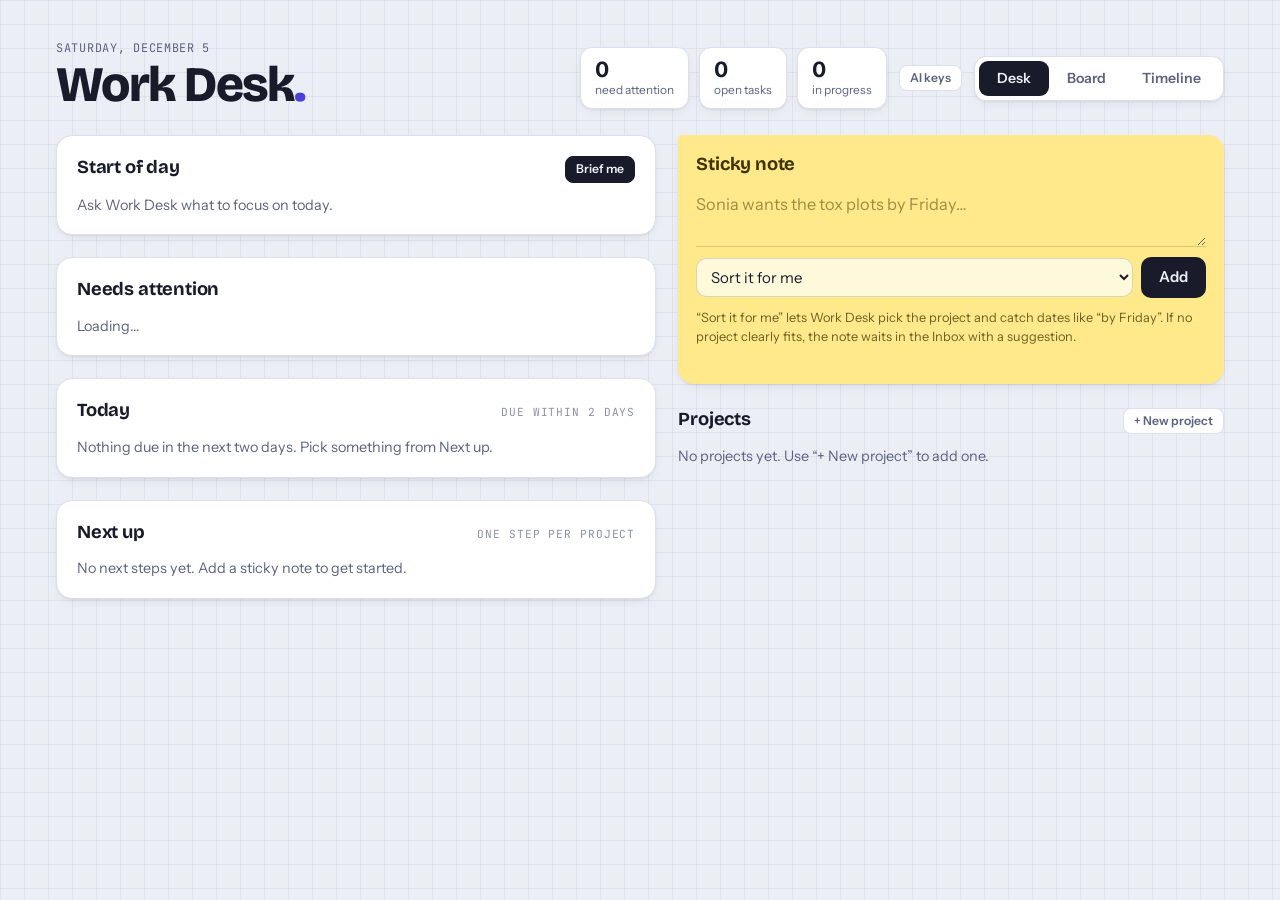
==== commit 30421e7e: "Prompts read project progress; separate Jev key box - src/progress.rs: scripts/ and notebooks/ (prog" ====
--- a/ui/index.html
+++ b/ui/index.html
@@ -392,15 +392,36 @@
 .td-foot{display:flex;align-items:center;gap:8px;flex-wrap:wrap}
 .td-foot a.mini{text-decoration:none}
 .td-spacer{flex:1}
+.td-prompt{display:flex;flex-direction:column;gap:8px;border:1px solid var(--line);border-radius:14px;padding:12px 14px}
+.td-prompt .sec-h{font-size:1rem}
+.tdlg .td-prompt textarea{width:100%;min-height:220px;padding:9px 11px;border-radius:10px;border:1px solid var(--line);background:var(--bg);color:var(--fg);font-family:var(--mono);font-size:.8rem;line-height:1.5;resize:vertical}
+.td-prompt .mini svg{width:13px;height:13px;vertical-align:-2px;margin-right:4px}
+.td-prompt .meta{display:flex;align-items:center;gap:10px}
+.pp-stale{margin:0;padding:8px 10px;border-radius:10px;background:var(--accent-soft);font-size:.85rem}
 .pf-check{display:flex;gap:8px;align-items:center;font-size:.88rem;color:var(--muted)}
 .pf-check code{font-family:var(--mono);font-size:.8rem}
-.ai-state{list-style:none;margin:0;padding:0;display:flex;flex-direction:column;gap:4px;font-size:.88rem}
-.ai-state b{display:inline-block;min-width:92px}
-.ai-state .empty{display:inline;padding:0}
+.key-block{display:flex;flex-direction:column;gap:6px;padding-top:10px;border-top:1px solid var(--line)}
+.key-block .label{margin:0}
+.key-block .alert-detail{margin:0}
+.key-now{margin:0;font-size:.88rem}
+.setup>.alert-detail{margin:0}
+.keys-btn{white-space:nowrap}
+.hours-row{align-items:center;font-size:.88rem;color:var(--muted)}
+.hours-row input{flex:0 0 80px!important;font-family:inherit!important}
 .triage{grid-column:2/-1;display:flex;flex-direction:column;gap:6px;margin-top:-4px}
 .triage-why{margin:0;font-size:.82rem;color:var(--muted)}
 .triage-by{font-family:var(--mono);font-size:.66rem;color:var(--faint);border:1px solid var(--line);border-radius:6px;padding:0 5px;margin-left:4px}
 .triage-acts{display:flex;flex-wrap:wrap;gap:6px}
+.fdlg{width:min(560px,calc(100vw - 32px))}
+.fd-why{margin:0;font-size:.92rem;color:var(--muted)}
+.fd-why b{color:var(--fg)}
+.fd-orig summary{cursor:pointer;color:var(--muted);font-size:.85rem}
+.fd-orig p{margin:6px 0 0;font-size:.85rem;color:var(--muted);white-space:pre-wrap}
+.fd-tasks{display:flex;flex-direction:column;gap:8px;margin:0;padding:0;list-style:none}
+.fd-task{display:grid;grid-template-columns:minmax(0,1fr) 150px 28px;gap:8px;align-items:start}
+.fd-task textarea{width:100%;padding:7px 10px;border-radius:9px;border:1px solid var(--line);background:var(--surface);color:var(--fg);font:inherit;resize:vertical}
+.fd-task input{height:36px;width:100%}
+@media (max-width:520px){.fd-task{grid-template-columns:minmax(0,1fr) 28px}.fd-task input{grid-column:1}}
 
 
 /* ---------- Responsive ---------- */
@@ -430,6 +451,7 @@
     </div>
     <div class="top-right">
       <div class="stats" id="stats" aria-live="polite"></div>
+      <button class="mini keys-btn" type="button" data-ai-open title="API keys for the chat model and Jev">AI keys</button>
       <div class="toggle" role="group" aria-label="View">
         <button id="view-desk" aria-pressed="true">Desk</button>
         <button id="view-board" aria-pressed="false">Board</button>
@@ -443,12 +465,20 @@
     <div class="desk-main">
       <section class="panel setup" id="ai-setup" hidden aria-labelledby="k-h">
         <div class="panel-head"><h2 class="sec-h" id="k-h">AI keys</h2><button class="mini" id="ai-close" type="button" hidden>Done</button></div>
-        <p class="alert-detail" style="margin:0">Paste an API key from DeepSeek, OpenAI, Anthropic, Google Gemini or OpenRouter to have notes filed for you and to get a daily brief. Work Desk works out which service a key is for. Add a TypeSafe key as well and Jev will check whether each note really fits a project. Keys stay on this computer.</p>
-        <ul class="ai-state" id="ai-state"></ul>
-        <form id="key-form" class="note-row">
-          <input type="password" id="ai-key" placeholder="Paste an API key" autocomplete="off" aria-label="API key">
-          <button class="btn" type="submit">Save key</button>
-        </form>
+        <div class="key-block">
+          <p class="label">Chat model</p>
+          <p class="alert-detail">Writes your tasks, the daily brief and prompts for Claude. Paste a key from DeepSeek, OpenAI, Anthropic, Google Gemini or OpenRouter; Work Desk works out which.</p>
+          <p class="key-now" id="chat-now"></p>
+          <form class="note-row key-form" data-kind="chat"><input type="password" id="ai-key" placeholder="Paste a chat model API key" autocomplete="off" aria-label="Chat model API key"><button class="btn" type="submit">Save</button></form>
+        </div>
+        <div class="key-block">
+          <p class="label">Jev (TypeSafe)</p>
+          <p class="alert-detail">Optional. Makes the structured calls: which project a note belongs to, repeats, task sizes for the brief, and how far along work is. Get a key at console.typesafe.ai.</p>
+          <p class="key-now" id="jev-now"></p>
+          <form class="note-row key-form" data-kind="jev"><input type="password" id="jev-key" placeholder="Paste your TypeSafe key" autocomplete="off" aria-label="Jev (TypeSafe) API key"><button class="btn" type="submit">Save</button></form>
+        </div>
+        <p class="alert-detail">Keys stay on this computer.</p>
+        <form id="hours-form" class="note-row hours-row"><label for="hours-in">Hours of project work on a typical day</label><input type="number" id="hours-in" min="0.5" max="24" step="0.5"><button class="mini" type="submit">Save</button></form>
         <p class="status" id="key-status" role="status"></p>
       </section>
       <section class="panel" aria-labelledby="br-h">
@@ -506,6 +536,7 @@
   <!-- PROJECT PAGE -->
   <div id="proj-view" hidden></div>
   <dialog id="task-dlg" class="tdlg" aria-label="Task details"></dialog>
+  <dialog id="file-dlg" class="tdlg fdlg" aria-label="Where does this note go?"></dialog>
   <div class="toast" id="toast" role="status" aria-live="polite"></div>
   <div class="drop-hint" id="drop-hint" hidden></div>
 
@@ -578,7 +609,8 @@
   };
   const VIEW_NAMES={desk:'Desk',board:'Board',tl:'Timeline'};
   let pageId=null, pageEdit=false, pageDraft={}, pageAdd='', pageAddStage='todo', doneShown=6, lastView='desk';
-  let dlgId=null, dlgDelete=false, notesTimer=null, cardTags=null;
+  let dlgId=null, dlgDelete=false, notesTimer=null, cardTags=null, promptBusy=null, promptMode='';
+  const promptStale=new Map(); // task id -> what changed in the project folder since its prompt was drafted
   const fstat=new Map(); // path -> what /api/stat said about it on this computer
 
   const filesOf=x=>Array.isArray(x?.files)?x.files.filter(f=>f&&f.path):[];
@@ -897,14 +929,18 @@
   });
 
   // ---- task details dialog ----
-  function openTask(id){ if(!itemOf(id)) return; dlgId=id; dlgDelete=false; renderTaskDlg(); const d=$('task-dlg'); if(!d.open) d.showModal(); ensureStats(filesOf(itemOf(id)).map(f=>f.path)); }
+  function openTask(id){ if(!itemOf(id)) return; dlgId=id; dlgDelete=false; renderTaskDlg(); const d=$('task-dlg'); if(!d.open) d.showModal(); ensureStats(filesOf(itemOf(id)).map(f=>f.path)); checkPrompt(id); }
+  function checkPrompt(id){
+    if(!itemOf(id)?.prompt) return;
+    db.call('POST','/api/prompt-check',{id}).then(r=>{ promptStale.set(id,r); if(dlgId===id) renderTaskDlg(); }).catch(()=>{});
+  }
   function refreshTaskDlg(){ if($('task-dlg').open) renderTaskDlg(); }
   function renderTaskDlg(){
     const d=$('task-dlg'), it=itemOf(dlgId);
     if(!it){ if(d.open) d.close(); return; }
     const fs=filesOf(it), target='items:'+it.id, p=projOf(it.project);
     keepFocus(d, ()=>{ d.innerHTML=`<div class="td-body">
-      <div class="td-head"><div class="meta">${tag(it.project)}${dueChip(it.due)}${staleInfo(it)!==null?`<span class="chip soon">idle ${staleInfo(it)}d</span>`:''}</div>
+      <div class="td-head"><div class="meta">${tag(it.project)}${dueChip(it.due)}${staleInfo(it)!==null?`<span class="chip soon">idle ${staleInfo(it)}d</span>`:''}${jevChips(it)}</div>
         <button type="button" class="icon-btn close" data-tclose aria-label="Close">${ICON.x}</button></div>
       <textarea id="td-text" class="td-title" rows="2" aria-label="Task">${esc(it.text)}</textarea>
       <div class="ed-grid td-fields">
@@ -914,6 +950,7 @@
         <div class="field"><label for="td-due">Due</label><input type="date" id="td-due" value="${esc(it.due||'')}"></div>
       </div>
       <div class="field"><label for="td-notes">Notes</label><textarea id="td-notes" rows="4" placeholder="Details, decisions, what done looks like…">${esc(it.notes||'')}</textarea></div>
+      ${promptSection(it, p)}
       <section class="td-files" data-drop="${esc(target)}"><div class="panel-head"><h3 class="sec-h">Files</h3><span class="label">${fs.length||''}</span></div>
         ${fs.length?`<ul class="files">${fs.map(f=>fileRow(f,target)).join('')}</ul>`:'<p class="empty">Nothing linked yet: scripts, drafts, figures, data folders or web links.</p>'}
         ${linkControls(target)}</section>
@@ -924,6 +961,33 @@
         <button type="button" class="btn" data-tclose>Done</button>
       </div></div>`; });
   }
+  // Jev's judgments kept on a task (sized when the brief runs): its size, and whether it looks stuck.
+  function jevChips(it){
+    const j=it.jev; if(!j || it.status==='done') return '';
+    const h=j.hours, size=h==null?'':h<1?`~${Math.max(5,Math.round(h*60))} min`:`~${Math.round(h*10)/10} h`;
+    return (size?`<span class="chip" title="Jev's estimate of the work">${size}</span>`:'')
+      +(j.waiting>=0.6?`<span class="chip soon" title="Jev: probably waiting on someone (${Math.round(j.waiting*100)}%)">waiting</span>`:'')
+      +(j.vague>=0.6?`<span class="chip soon" title="Jev: decide what done looks like first (${Math.round(j.vague*100)}%)">vague</span>`:'');
+  }
+
+  // A prompt for Claude Code, drafted from the task and its project; editable, kept on the task.
+  function promptSection(it, p){
+    const busy=promptBusy===it.id, folder=p?.folder, st=promptStale.get(it.id);
+    const head=`<div class="panel-head"><h3 class="sec-h">Prompt for Claude</h3>${it.prompt&&!busy?`<div class="meta"><button type="button" class="mini${st?.stale?' primary':''}" data-pdraft title="Revise it for what's in the project folder now, keeping your edits">Update</button><button type="button" class="linkish" data-pdraft data-fresh="1" title="Write a new prompt from scratch">Start over</button></div>`:''}</div>`;
+    if(busy) return `<section class="td-prompt">${head}<p class="empty">${promptMode==='update'?'Reading the project folder and updating the prompt…':'Reading the project folder and drafting…'}</p></section>`;
+    if(!it.prompt) return `<section class="td-prompt">${head}<p class="empty">Work Desk can write a prompt for Claude Code from this task, its notes and files, the project's goal, and what's already in the project folder's scripts and notebooks. You can edit it before copying.</p>
+      <div><button type="button" class="mini primary" data-pdraft ${chatOn?'':'disabled title="Needs a chat model key (AI keys)"'}>Draft prompt</button></div></section>`;
+    return `<section class="td-prompt">${head}
+      ${st?.stale?`<p class="hint pp-stale">The project folder has changed since this was written: ${esc(st.changed.join(', '))}${st.more?` and ${st.more} more`:''}. Update to bring the prompt up to date.</p>`:''}
+      <textarea id="td-prompt" rows="12" aria-label="Prompt for Claude">${esc(it.prompt)}</textarea>
+      <div class="compose-row"><button type="button" class="btn" data-pcopy>Copy</button>${folder?`<button type="button" class="mini" data-peditor="${esc(folder)}" title="Open ${esc(folder)}">${ICON.folder}Open ${esc(baseName(folder))} in ${esc(editorShort())}</button>`:''}</div></section>`;
+  }
+  const editorShort=()=>editorName==='Visual Studio Code'?'VS Code':editorName;
+  async function copyText(t){
+    try{ await navigator.clipboard.writeText(t); return; }catch(_){}
+    await db.call('POST','/api/copy',{text:t});
+  }
+
   async function saveTaskField(id, patch){
     const it=itemOf(id); if(!it) return;
     if(Object.keys(patch).every(k=>(it[k]??'')===(patch[k]??''))) return;
@@ -931,15 +995,31 @@
   }
   function saveDlgText(){
     if(!dlgId) return;
-    const t=$('td-text'), n=$('td-notes'), patch={};
+    const t=$('td-text'), n=$('td-notes'), pr=$('td-prompt'), patch={};
     if(t && t.value.trim() && t.value.trim()!==itemOf(dlgId)?.text) patch.text=t.value.trim();
     if(n && n.value!==(itemOf(dlgId)?.notes||'')) patch.notes=n.value;
-    if(Object.keys(patch).length) saveTaskField(dlgId, patch);
+    if(pr && pr.value!==(itemOf(dlgId)?.prompt||'')) patch.prompt=pr.value;
+    if(Object.keys(patch).length) return saveTaskField(dlgId, patch);
   }
   const dlg=$('task-dlg');
   dlg.addEventListener('click', async e=>{
     if(e.target===dlg || e.target.closest('[data-tclose]')){ dlg.close(); return; }
     if(e.target.closest('[data-tdel]')){ dlgDelete=true; renderTaskDlg(); return; }
+    const pd=e.target.closest('[data-pdraft]');
+    if(pd){
+      const id=dlgId, fresh=!!pd.dataset.fresh; await saveDlgText();
+      promptMode=itemOf(id)?.prompt&&!fresh?'update':'draft'; promptBusy=id; renderTaskDlg();
+      try{ await db.call('POST','/api/prompt',{id, fresh}); await db.refreshAll(); promptStale.delete(id); }
+      catch(err){ toast('Could not write the prompt: '+err.message, true); }
+      promptBusy=null; renderTaskDlg(); return;
+    }
+    if(e.target.closest('[data-pcopy]')){
+      const v=$('td-prompt')?.value||''; saveDlgText();
+      try{ await copyText(v); toast('Copied. Paste it into Claude.'); }catch(err){ toast('Could not copy: '+err.message, true); }
+      return;
+    }
+    const ed=e.target.closest('[data-peditor]');
+    if(ed){ try{ await db.call('POST','/api/open',{path:ed.dataset.peditor, editor:true}); }catch(err){ toast(err.message, true); } return; }
     if(e.target.closest('[data-tdel-no]')){ dlgDelete=false; renderTaskDlg(); return; }
     if(e.target.closest('[data-tdel-yes]')){
       const id=dlgId;
@@ -950,7 +1030,7 @@
   dlg.addEventListener('close', ()=>{ saveDlgText(); dlgDelete=false; });
   dlg.addEventListener('change', e=>{
     const id=dlgId, it=itemOf(id); if(!it) return;
-    if(e.target.id==='td-text'||e.target.id==='td-notes') saveDlgText();
+    if(e.target.id==='td-text'||e.target.id==='td-notes'||e.target.id==='td-prompt') saveDlgText();
     else if(e.target.id==='td-proj') saveTaskField(id,{project:e.target.value});
     else if(e.target.id==='td-stage') moveTo(id, e.target.value);
     else if(e.target.id==='td-start'){ const v=e.target.value||null, patch={start:v}; if(v && !it.due) patch.due=v; saveTaskField(id,patch); }
@@ -1088,6 +1168,14 @@
   async function addItem(text, project, stage){
     const doc={text, project, status:stage==='done'?'done':'open', stage, kind:'task', created:new Date().toISOString()};
     if(stage==='done') doc.done_at=doc.created;
+    if(project==='auto'){
+      const c=await confirmFiling(text); if(!c) return null;
+      let first=null; const ids=[];
+      for(const d of c.docs){ const r=await db.collection('items').add({...doc, ...d}); first=first||r; ids.push(r.id); }
+      if(c.newProject) startProjectFor(c.newProject, ids);
+      if(ids.length>1) first={...first, notice:`Filed ${ids.length} tasks under ${pName(first.project)}.`};
+      return first;
+    }
     return await db.collection('items').add(doc);
   }
 
@@ -1181,9 +1269,9 @@
     if(!db){ $('cap-status').textContent='Saving is not available in this view.'; return; }
     $('cap-btn').disabled=true;
     try{
-      $('cap-status').textContent= $('cap-proj').value==='auto' ? 'Filing…' : '';
-      const r=await db.collection('items').add({text, project:$('cap-proj').value, status:'open', stage:'todo', kind:'task', created:new Date().toISOString()});
-      $('cap-text').value=''; flash('cap-status', filedMsg(r));
+      $('cap-status').textContent= $('cap-proj').value==='auto' ? 'Reading the note…' : 'Saving…';
+      const r=await addItem(text, $('cap-proj').value, 'todo');
+      if(r){ $('cap-text').value=''; flash('cap-status', filedMsg(r)); } else $('cap-status').textContent='';
     }catch(err){ $('cap-status').textContent='Could not add the note: '+err.message; }
     $('cap-btn').disabled=false;
   });
@@ -1196,9 +1284,9 @@
     if(!db){ $('bcap-status').textContent='Saving is not available in this view.'; return; }
     $('bcap-btn').disabled=true;
     try{
-      $('bcap-status').textContent= $('bcap-proj').value==='auto' ? 'Filing…' : '';
+      $('bcap-status').textContent= $('bcap-proj').value==='auto' ? 'Reading the note…' : 'Saving…';
       const r=await addItem(text, $('bcap-proj').value, 'todo');
-      $('bcap-text').value=''; flash('bcap-status', filedMsg(r));
+      if(r){ $('bcap-text').value=''; flash('bcap-status', filedMsg(r)); } else $('bcap-status').textContent='';
     }catch(err){ $('bcap-status').textContent='Could not add the note: '+err.message; }
     $('bcap-btn').disabled=false; $('bcap-text').focus();
   });
@@ -1228,7 +1316,7 @@
     const stage=e.target.dataset.stage;
     const project = filter!=='all' ? filter : ($('lane-proj')?.value || 'auto');
     draftProj=project;
-    try{ draft=''; const r=await addItem(text, project, stage); renderBoard(); if(project==='auto') flash('bcap-status', filedMsg(r)); }
+    try{ draft=''; const r=await addItem(text, project, stage); if(!r) draft=text; renderBoard(); if(r) flash('bcap-status', filedMsg(r)); }
     catch(err){ draft=text; $('bcap-status').textContent='Could not add the card. Try again in a moment.'; renderBoard(); }
   });
 
@@ -1458,38 +1546,131 @@
   function filedMsg(r){
     if(!r) return 'Added.';
     if(r.notice) return r.notice;
+    if(r.also?.length) return `Filed ${r.also.length+1} tasks under ${pName(r.project)}.`;
     return `Filed under ${pName(r.project)}${r.due?` · due ${fmt(r.due)}`:''}: “${r.text}”`;
   }
   function flash(id,msg){ $(id).textContent=msg; setTimeout(()=>{ if($(id).textContent===msg) $(id).textContent=''; },7000); }
 
   // aiOn: some AI can file notes. chatOn: a chat model, which the brief needs (Jev alone can't write one).
-  let aiOn=false, chatOn=false, keysOpen=false, projectsRoot='~/Documents/Projects/Repos';
+  let aiOn=false, chatOn=false, keysOpen=false, projectsRoot='~/Documents/Projects/Repos', editorName='Visual Studio Code';
   async function loadStatus(){
     try{
-      const s=await db.call('GET','/api/status'); aiOn=!!s.ai; chatOn=!!s.chat; projectsRoot=s.projects_root||projectsRoot;
+      const s=await db.call('GET','/api/status'); aiOn=!!s.ai; chatOn=!!s.chat; projectsRoot=s.projects_root||projectsRoot; editorName=s.editor||editorName;
       $('ai-setup').hidden=aiOn && !keysOpen; $('ai-close').hidden=!aiOn; $('brief-btn').disabled=!chatOn;
-      $('ai-state').innerHTML=`<li><b>Chat model</b> ${s.chat?`${esc(s.chat)} <button class="linkish" type="button" data-forget="chat">Remove</button>`:'<span class="empty">none yet</span>'}</li>`
-        +`<li><b>Jev</b> ${s.jev?'on: checks which project each note fits <button class="linkish" type="button" data-forget="jev">Remove</button>':'<span class="empty">optional, not set</span>'}</li>`;
+      $('chat-now').innerHTML=s.chat?`Using ${esc(s.chat)}. <button class="linkish" type="button" data-forget="chat">Remove</button>`:'No key yet.';
+      $('jev-now').innerHTML=s.jev?'On. <button class="linkish" type="button" data-forget="jev">Remove</button>':'Not set.';
+      if(document.activeElement!==$('hours-in')) $('hours-in').value=s.hours_per_day||4;
       $('foot').innerHTML=`Saved to <code>${esc(s.data_file||'')}</code>`+(s.data_error?`<span class="warn"> · ${esc(s.data_error)}. Showing the last good copy.</span>`:'')
-        +` · <button class="linkish" type="button" id="ai-open">AI keys</button>`;
+        +` · <button class="linkish" type="button" data-ai-open>AI keys</button>`;
       if(!chatOn && !$('brief-out').querySelector('.brief-head')) $('brief-out').innerHTML='<p class="empty">Add an API key under AI keys to get a daily brief.</p>';
     }catch(_){}
   }
-  $('key-form').addEventListener('submit', async e=>{
+  // Chat keys are matched to their service; the Jev box saves the key as Jev's (after TypeSafe accepts it).
+  $('ai-setup').addEventListener('submit', async e=>{
+    const f=e.target.closest('.key-form'); if(!f) return;
     e.preventDefault();
-    const key=$('ai-key').value.trim(); if(!key) return;
+    const input=f.querySelector('input'), key=input.value.trim(); if(!key) return;
     keysOpen=true; $('key-status').textContent='Checking the key…';
-    try{ const r=await db.call('POST','/api/settings',{key}); $('ai-key').value=''; $('key-status').textContent=r.message||'Saved.'; await loadStatus();
-      if(chatOn && !$('brief-out').querySelector('.brief-head')) $('brief-out').innerHTML='<p class="empty">Ask Work Desk what to focus on today.</p>'; }
+    try{
+      const r=await db.call('POST','/api/settings', f.dataset.kind==='jev'?{key, provider:'jev'}:{key});
+      input.value=''; $('key-status').textContent=r.message||'Saved.'; await loadStatus();
+      if(chatOn && !$('brief-out').querySelector('.brief-head')) $('brief-out').innerHTML='<p class="empty">Ask Work Desk what to focus on today.</p>';
+    }catch(err){ $('key-status').textContent=err.message; }
+  });
+  $('hours-form').addEventListener('submit', async e=>{
+    e.preventDefault();
+    try{ await db.call('POST','/api/settings',{hours_per_day:parseFloat($('hours-in').value)}); $('key-status').textContent='Saved. The brief plans around that.'; }
     catch(err){ $('key-status').textContent=err.message; }
   });
   document.addEventListener('click', async e=>{
-    if(e.target.closest('#ai-open')){ keysOpen=true; $('ai-setup').hidden=false; $('ai-setup').scrollIntoView({block:'nearest'}); $('ai-key').focus(); return; }
+    if(e.target.closest('[data-ai-open]')){
+      if(view!=='desk') setView('desk');
+      keysOpen=true; $('ai-setup').hidden=false; $('ai-setup').scrollIntoView({block:'start', behavior:'smooth'});
+      setTimeout(()=>(chatOn?$('jev-key'):$('ai-key')).focus({preventScroll:true}),300); return;
+    }
     if(e.target.closest('#ai-close')){ keysOpen=false; $('key-status').textContent=''; loadStatus(); return; }
     const fg=e.target.closest('[data-forget]');
     if(fg){ try{ await db.call('POST','/api/settings',{forget:fg.dataset.forget}); $('key-status').textContent='Removed.'; await loadStatus(); }
       catch(err){ $('key-status').textContent=err.message; } }
   });
+
+  // ---- "Sort it for me": suggest, then confirm ----
+  // Nothing is saved until you press File. The dialog also works with no AI: pick the project yourself.
+  let fdSug=null, fdNote='', fdResolve=null;
+  const goLabel=(pid,n=1)=>{ const what=n>1?`${n} tasks`:''; return pid==='inbox'?`Put ${what||'it'} in the Inbox`:`File ${what?what+' ':''}under ${pName(pid)}`; };
+  const fdCount=()=>$('file-dlg').querySelectorAll('.fd-task').length||1;
+  async function confirmFiling(text){
+    let s;
+    try{ s=await db.call('POST','/api/suggest',{text}); }
+    catch(err){ s={project:'inbox', text, due:null, error:err.message}; }
+    const r=await askWhere(s, text); if(!r) return null;
+    const docs=r.tasks.map(t=>{
+      const doc={text:t.text, project:r.project, tidy:false};
+      if(t.text!==text) doc.original=text;
+      if(t.due) doc.due=t.due;
+      if(r.project==='inbox' && s.triage) doc.triage=s.triage;
+      return doc;
+    });
+    return {docs, newProject:r.newProject||null};
+  }
+  function askWhere(s, note){
+    fdSug=s; fdNote=note;
+    const d=$('file-dlg'), t=s.triage;
+    const tasks=(s.tasks&&s.tasks.length)?s.tasks:[{text:note, due:null}];
+    const dup=s.duplicate?`<p class="warn" style="margin:0">This may already be a task: “${esc(s.duplicate.text)}” <span class="triage-by" title="Jev's estimate">Jev ${Math.round(s.duplicate.p*100)}%</span></p>`:'';
+    const fields=tasks.length===1
+      ? `<textarea id="fd-text" class="td-title" rows="2" aria-label="Task">${esc(tasks[0].text)}</textarea>`
+      : `<p class="fd-why">Work Desk split this into ${tasks.length} tasks. Edit or remove any of them.</p>
+         <ul class="fd-tasks">${tasks.map((x,i)=>`<li class="fd-task" data-i="${i}"><textarea rows="2" aria-label="Task ${i+1}">${esc(x.text)}</textarea><input type="date" aria-label="Due" value="${esc(x.due||'')}"><button type="button" class="icon-btn" data-fdrm aria-label="Remove this task">${ICON.x}</button></li>`).join('')}</ul>`;
+    const why= s.error?`<p class="warn" style="margin:0">${esc(s.error)} Choose a project yourself.</p>`
+      : t?`<p class="fd-why">${esc(t.reason)}${t.by==='jev'?'<span class="triage-by" title="Jev made this call">Jev</span>':''}</p>`
+      : `<p class="fd-why">Work Desk suggests <b>${esc(pName(s.project))}</b>.${s.warning?` ${esc(s.warning)}`:''}</p>`;
+    d.innerHTML=`<form class="td-body" id="fd-form">
+      <div class="td-head"><h3 class="sec-h">Where does this go?</h3><button type="button" class="icon-btn close" data-fdcancel aria-label="Cancel">${ICON.x}</button></div>
+      ${why}
+      ${dup}
+      ${fields}
+      ${tasks.length>1||tasks[0].text!==note?`<details class="fd-orig"><summary>Your note as typed</summary><p>${esc(note)}</p></details>`:''}
+      <div class="ed-grid td-fields">
+        <div class="field"><label for="fd-proj">Project</label><select id="fd-proj"><option value="inbox">Inbox</option>${ordered().map(p=>`<option value="${esc(p.id)}" ${p.id===s.project?'selected':''}>${esc(p.name)}</option>`).join('')}</select></div>
+        ${tasks.length===1?`<div class="field"><label for="fd-due">Due</label><input type="date" id="fd-due" value="${esc(tasks[0].due||'')}"></div>`:''}
+      </div>
+      ${t?.suggest?`<div><button type="button" class="mini" data-fdnew>New project: “${esc(t.suggest)}”</button></div>`:''}
+      <div class="td-foot"><span class="td-spacer"></span><button type="button" class="ghost" data-fdcancel>Cancel</button><button type="submit" class="btn" id="fd-go">${esc(goLabel(s.project, tasks.length))}</button></div>
+    </form>`;
+    d.showModal(); setTimeout(()=>$('fd-go')?.focus(),0);
+    return new Promise(res=>{ fdResolve=res; });
+  }
+  function finishFiling(extra){
+    const d=$('file-dlg'), rows=[...d.querySelectorAll('.fd-task')];
+    const tasks=rows.length
+      ? rows.map(r=>({text:r.querySelector('textarea').value.trim(), due:r.querySelector('input').value||null})).filter(t=>t.text)
+      : [{text:$('fd-text').value.trim()||fdNote, due:$('fd-due').value||null}];
+    if(!tasks.length) return;
+    const res=fdResolve; fdResolve=null;
+    const project=$('fd-proj').value;
+    d.close();
+    res?.({tasks, project, ...extra});
+  }
+  // Start the project an Inbox note suggested, moving every note that suggested the same name.
+  function startProjectFor(name, newIds){
+    if(view!=='desk') setView('desk');
+    const key=name.toLowerCase();
+    const ids=items.filter(i=>i.project==='inbox' && i.status!=='done' && (i.triage?.suggest||'').toLowerCase()===key).map(i=>i.id);
+    for(const id of newIds) if(!ids.includes(id)) ids.push(id);
+    newProjectFrom(name, ids);
+  }
+  const fdlg=$('file-dlg');
+  fdlg.addEventListener('submit', e=>{ e.preventDefault(); finishFiling({}); });
+  fdlg.addEventListener('click', e=>{
+    if(e.target===fdlg || e.target.closest('[data-fdcancel]')){ fdlg.close(); return; }
+    if(e.target.closest('[data-fdnew]')){ $('fd-proj').value='inbox'; finishFiling({newProject:fdSug.triage.suggest}); return; }
+    const rm=e.target.closest('[data-fdrm]');
+    if(rm && fdCount()>1){ rm.closest('.fd-task').remove(); $('fd-go').textContent=goLabel($('fd-proj').value, fdCount()); }
+  });
+  fdlg.addEventListener('change', e=>{ if(e.target.id==='fd-proj') $('fd-go').textContent=goLabel(e.target.value, fdCount()); });
+  fdlg.addEventListener('keydown', e=>{ if(e.target.id==='fd-text' && e.key==='Enter' && !e.shiftKey){ e.preventDefault(); fdlg.querySelector('form').requestSubmit(); } });
+  fdlg.addEventListener('close', ()=>{ if(fdResolve){ const res=fdResolve; fdResolve=null; res(null); } });
 
   // ---- Inbox: notes that didn't clearly fit a project ----
   function inboxRow(it){
@@ -1522,6 +1703,7 @@
     if(v.watch?.length) h+=`<p class="label">Watch out</p><ul class="brief-list">${li(v.watch)}</ul>`;
     if(v.quick_wins?.length) h+=`<p class="label">Quick wins</p><ul class="brief-list">${li(v.quick_wins)}</ul>`;
     if(v.first_step) h+=`<p class="brief-start"><b>Start here:</b> ${esc(v.first_step)}</p>`;
+    if(v.note) h+=`<p class="brief-meta">${esc(v.note)}</p>`;
     if(when) h+=`<p class="brief-meta">Brief from ${esc(when)}</p>`;
     $('brief-out').innerHTML=h||'<p class="empty">The brief came back empty. Try again.</p>';
   }
